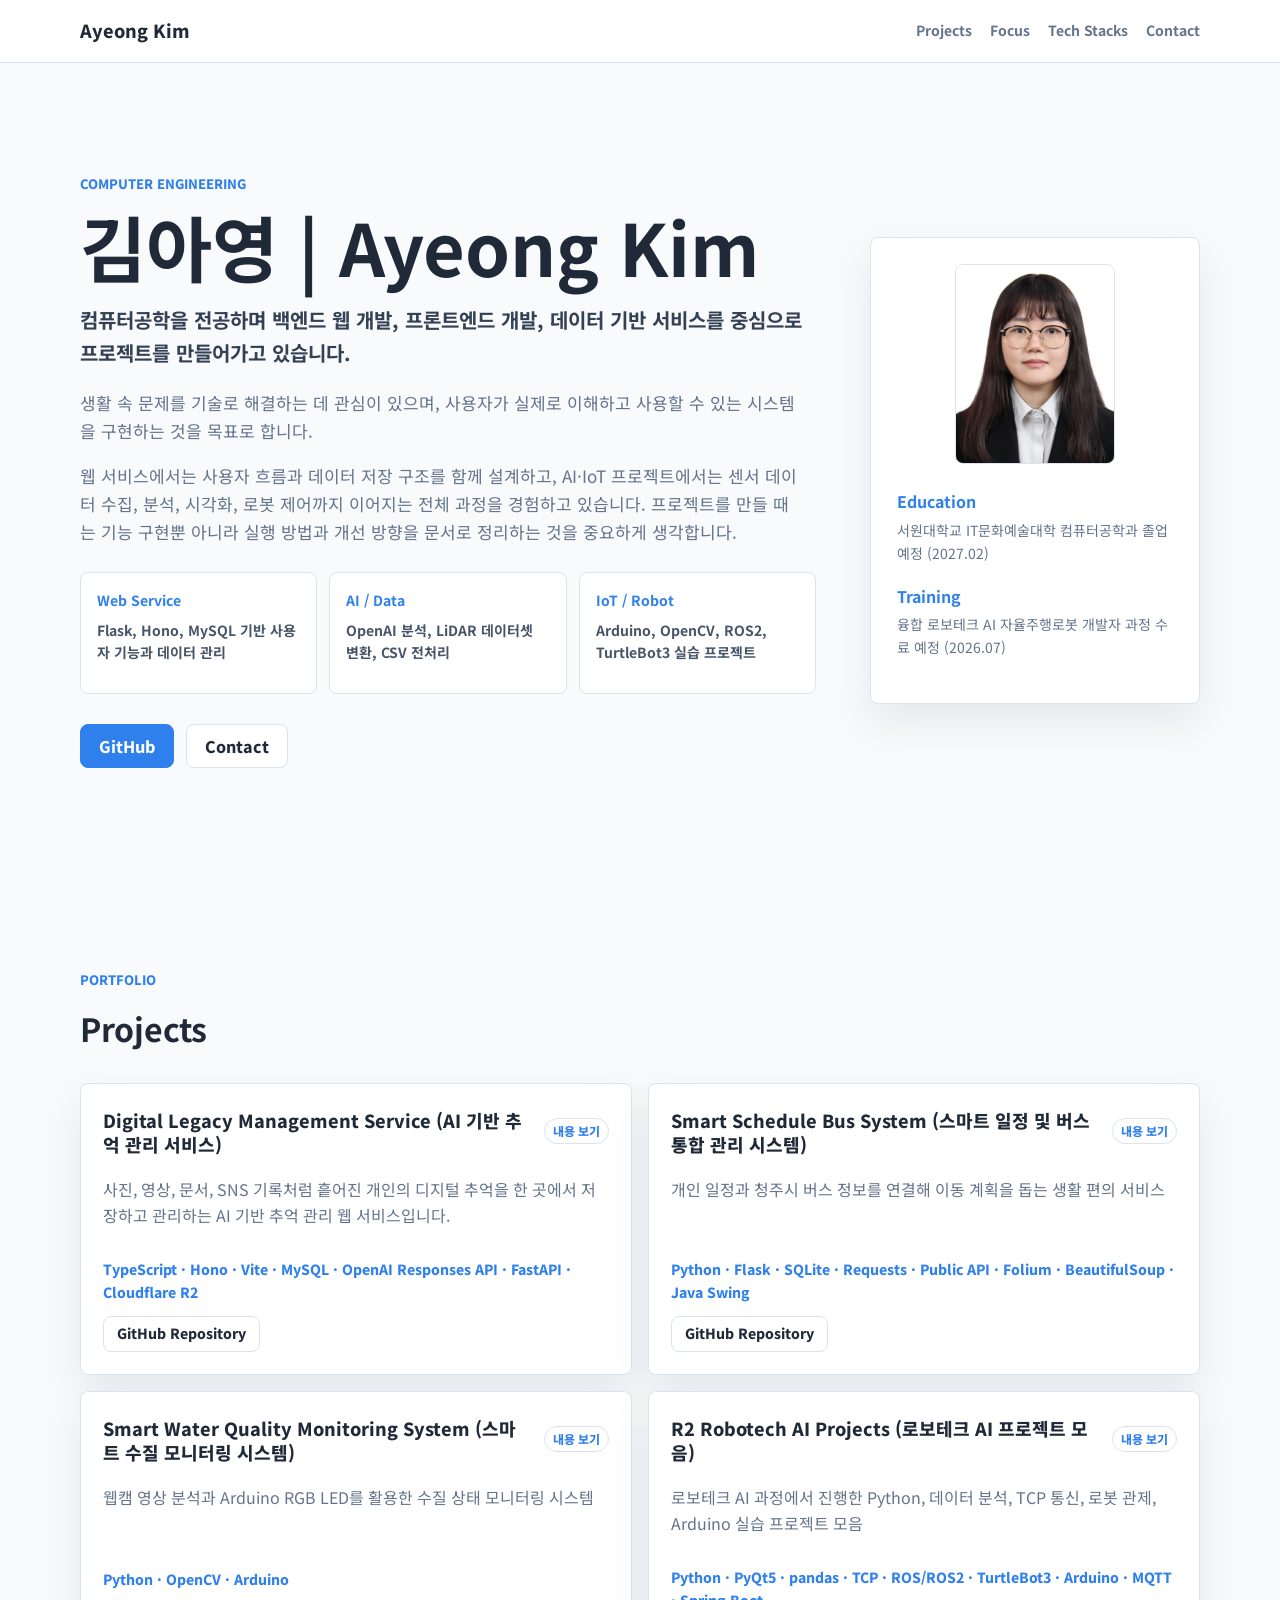
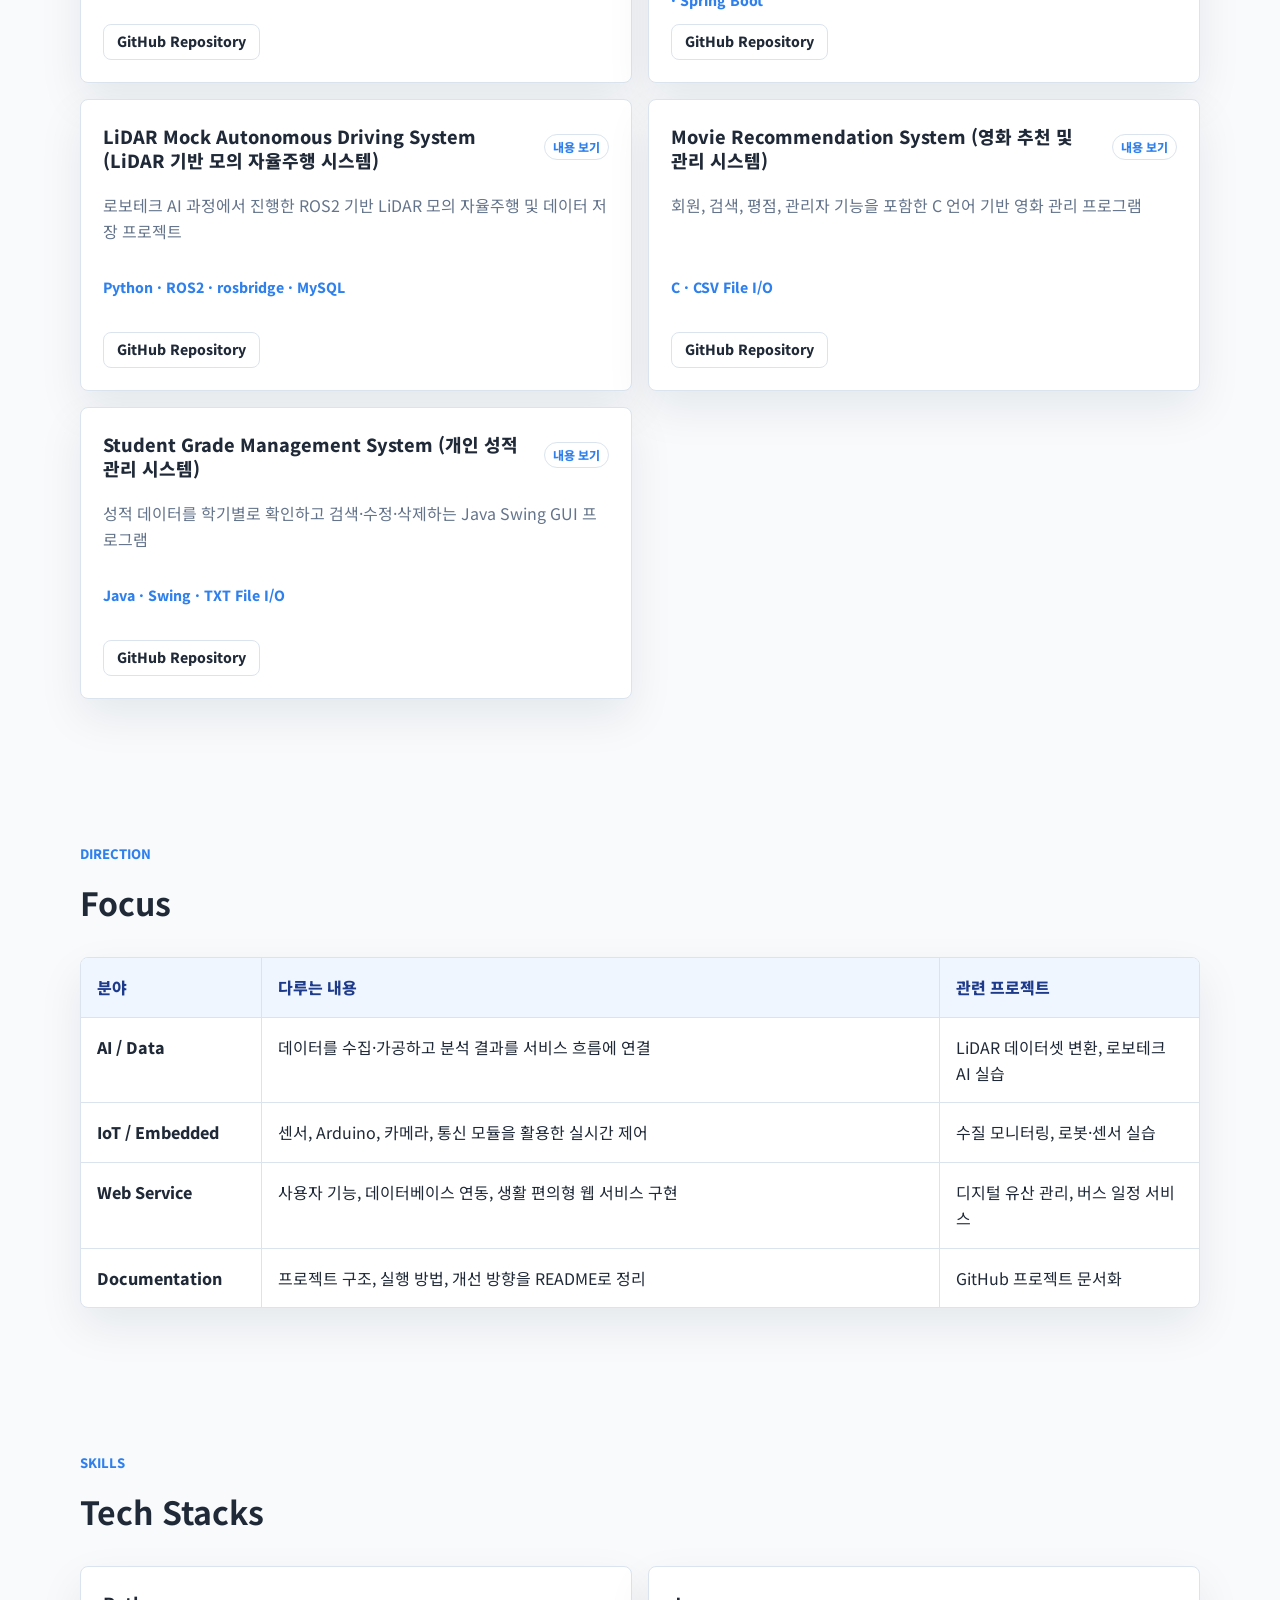
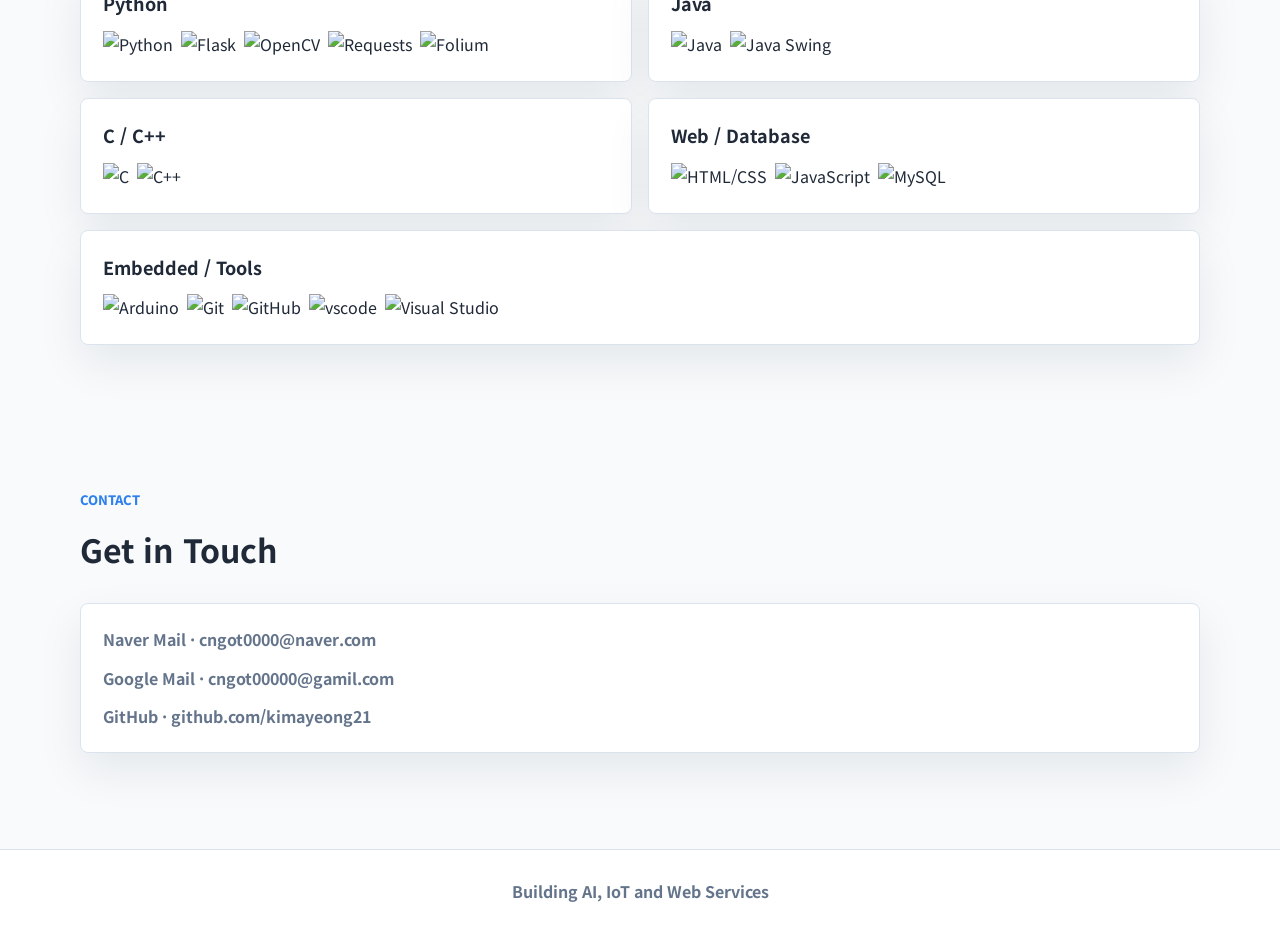
==== index.html @ d584ee6b "feat: show project detail modal" ====
<!doctype html>
<html lang="ko">
  <head>
    <meta charset="utf-8">
    <meta name="viewport" content="width=device-width, initial-scale=1">
    <meta name="description" content="김아영 포트폴리오 - AI, IoT, Web Services">
    <title>Ayeong Kim Portfolio</title>
    <link rel="preconnect" href="https://fonts.googleapis.com">
    <link rel="preconnect" href="https://fonts.gstatic.com" crossorigin>
    <link href="https://fonts.googleapis.com/css2?family=Noto+Sans+KR:wght@400;500;700;800&display=swap" rel="stylesheet">
    <link rel="stylesheet" href="./style.css">
  </head>
  <body>
    <header class="site-header">
      <nav class="nav">
        <a class="brand" href="#top">Ayeong Kim</a>
        <div class="nav-links">
          <a href="#projects">Projects</a>
          <a href="#focus">Focus</a>
          <a href="#tech">Tech Stacks</a>
          <a href="#contact">Contact</a>
        </div>
      </nav>
    </header>

    <main id="top">
      <section class="hero section">
        <div class="hero-copy">
          <p class="eyebrow">Computer Engineering</p>
          <h1>김아영 | Ayeong Kim</h1>
          <p class="lead">
            컴퓨터공학을 전공하며 백엔드 웹 개발, 프론트엔드 개발,
            데이터 기반 서비스를 중심으로 프로젝트를 만들어가고 있습니다.
          </p>
          <p>
            생활 속 문제를 기술로 해결하는 데 관심이 있으며, 사용자가 실제로 이해하고
            사용할 수 있는 시스템을 구현하는 것을 목표로 합니다.
          </p>
          <p>
            웹 서비스에서는 사용자 흐름과 데이터 저장 구조를 함께 설계하고, AI·IoT 프로젝트에서는
            센서 데이터 수집, 분석, 시각화, 로봇 제어까지 이어지는 전체 과정을 경험하고 있습니다.
            프로젝트를 만들 때는 기능 구현뿐 아니라 실행 방법과 개선 방향을 문서로 정리하는 것을 중요하게 생각합니다.
          </p>
          <div class="hero-highlights" aria-label="Portfolio highlights">
            <div>
              <strong>Web Service</strong>
              <span>Flask, Hono, MySQL 기반 사용자 기능과 데이터 관리</span>
            </div>
            <div>
              <strong>AI / Data</strong>
              <span>OpenAI 분석, LiDAR 데이터셋 변환, CSV 전처리</span>
            </div>
            <div>
              <strong>IoT / Robot</strong>
              <span>Arduino, OpenCV, ROS2, TurtleBot3 실습 프로젝트</span>
            </div>
          </div>
          <div class="hero-actions">
            <a class="button primary" href="https://github.com/kimayeong21" target="_blank" rel="noreferrer">GitHub</a>
            <a class="button secondary" href="mailto:cngot0000@naver.com">Contact</a>
          </div>
        </div>
        <aside class="profile-panel" aria-label="Profile summary">
          <img src="./assets/profile.jpg" alt="김아영 프로필 사진">
          <div>
            <strong>Education</strong>
            <p>서원대학교 IT문화예술대학 컴퓨터공학과 졸업예정 (2027.02)</p>
          </div>
          <div>
            <strong>Training</strong>
            <p>융합 로보테크 AI 자율주행로봇 개발자 과정 수료 예정 (2026.07)</p>
          </div>
        </aside>
      </section>

      <section id="projects" class="section">
        <div class="section-heading">
          <p class="eyebrow">Portfolio</p>
          <h2>Projects</h2>
        </div>
        <div class="project-grid">
          <article class="project-card" data-project="digital-legacy">
            <h3><button class="project-title" type="button">Digital Legacy Management Service (AI 기반 추억 관리 서비스)</button></h3>
            <p>사진, 영상, 문서, SNS 기록처럼 흩어진 개인의 디지털 추억을 한 곳에서 저장하고 관리하는 AI 기반 추억 관리 웹 서비스입니다.</p>
            <div class="project-detail">
              <h4>프로젝트 개요</h4>
              <p>디지털 자료가 많아질수록 중요한 추억을 다시 찾기 어려워지는 문제를 해결하기 위해 만든 서비스입니다. 사용자는 개인 계정으로 로그인해 제목, 설명, 내용, 날짜, 카테고리, 중요도, 이미지 또는 미디어 URL을 입력하고, 저장된 기록을 목록·검색·대시보드·타임라인·상세 화면에서 다시 확인할 수 있습니다.</p>
              <h4>주요 구현 내용</h4>
              <ul>
                <li>회원가입, 로그인, 로그아웃, 세션 기반 사용자 인증 흐름을 구성했습니다.</li>
                <li>추억 추가, 조회, 수정, 삭제 기능과 카테고리 필터, 검색, 최근 기록, 타임라인 조회 기능을 구현했습니다.</li>
                <li>AI가 제목, 설명, 이미지 정보를 바탕으로 요약, 감정, 분위기, 장면 유형, 핵심 키워드, 사건 흐름, 추억의 의미를 분석하도록 구성했습니다.</li>
                <li>OpenAI API 호출이 실패해도 서비스가 멈추지 않도록 로컬 fallback 분석 흐름을 두었습니다.</li>
              </ul>
              <h4>데이터와 확장 구조</h4>
              <p>MySQL을 기준으로 `users`, `sessions`, `categories`, `memories`, `connections` 테이블을 구성했고, memories 테이블 안에 AI 요약, 감정, 키워드, 장면, 분위기, 이미지 관찰, 사건 흐름, 분석 신뢰도 컬럼을 저장합니다. Cloudflare R2 기반 이미지·미디어 파일 저장 확장 구조와 FastAPI 기반 Python 분석 API 확장 구조도 함께 고려했습니다.</p>
            </div>
            <span>TypeScript · Hono · Vite · MySQL · OpenAI Responses API · FastAPI · Cloudflare R2</span>
            <a class="project-link" href="https://github.com/kimayeong21/DigitalLegacy_ManagementService" target="_blank" rel="noreferrer">GitHub Repository</a>
          </article>
          <article class="project-card" data-project="smart-bus">
            <h3><button class="project-title" type="button">Smart Schedule Bus System (스마트 일정 및 버스 통합 관리 시스템)</button></h3>
            <p>개인 일정과 청주시 버스 정보를 연결해 이동 계획을 돕는 생활 편의 서비스</p>
            <div class="project-detail">
              <h4>프로젝트 개요</h4>
              <p>일정 관리 앱은 개인 계획만 보여주고, 버스 정보 앱은 교통 정보만 제공한다는 점에서 출발한 프로젝트입니다. 사용자가 자신의 일정을 등록하고 동시에 청주시 버스 번호를 검색해 노선, 정류장, 도착 정보를 확인할 수 있도록 Flask 기반 웹 서비스로 구성했습니다.</p>
              <h4>사용자와 관리자 기능</h4>
              <ul>
                <li>일반 사용자는 회원가입, 로그인, 일정 등록·수정·삭제, 캘린더 화면을 통한 일정 확인을 사용할 수 있습니다.</li>
                <li>버스 메뉴에서는 버스 번호로 노선 ID를 조회하고, 경유 정류장 목록과 정류장별 실시간 도착 예정 정보를 확인할 수 있습니다.</li>
                <li>관리자는 사용자 목록, 사용자별 일정, 전체 일정, 로그인·로그아웃 같은 활동 로그를 확인할 수 있습니다.</li>
                <li>Folium을 이용해 버스 노선 지도 HTML을 생성하는 기능도 포함되어 있습니다.</li>
              </ul>
              <h4>시스템 구성과 특징</h4>
              <p>핵심 구현은 `창업프로젝트/app.py`에 있으며 Flask 라우팅, 세션, 템플릿 렌더링, SQLite 테이블 자동 생성, 공공데이터포털 버스 API 요청 로직이 함께 들어 있습니다. API 응답은 JSON을 우선 사용하고 실패 시 XML 파싱을 시도하도록 구성했습니다. 현재는 API 키 분리, 비밀번호 해시 처리, Java 클라이언트와 Flask 라우트 정합성 개선이 필요한 상태입니다.</p>
            </div>
            <span>Python · Flask · SQLite · Requests · Public API · Folium · BeautifulSoup · Java Swing</span>
            <a class="project-link" href="https://github.com/kimayeong21/smart-schedule-bus-system" target="_blank" rel="noreferrer">GitHub Repository</a>
          </article>
          <article class="project-card" data-project="water-quality">
            <h3><button class="project-title" type="button">Smart Water Quality Monitoring System (스마트 수질 모니터링 시스템)</button></h3>
            <p>웹캠 영상 분석과 Arduino RGB LED를 활용한 수질 상태 모니터링 시스템</p>
            <div class="project-detail">
              <h4>프로젝트 개요</h4>
              <p>실제 수질 센서 없이 웹캠 영상만으로 물의 색상 변화를 감지하는 IoT 기반 교육용 프로토타입입니다. OpenCV로 카메라 프레임을 HSV 색공간으로 변환한 뒤 갈색, 초록색, 파란색 계열의 픽셀 비율을 비교해 오염 의심, 녹조 의심, 정상 상태를 판단합니다.</p>
              <h4>주요 구현 내용</h4>
              <ul>
                <li>웹캠에서 실시간 프레임을 읽고 BGR 이미지를 HSV 색공간으로 변환합니다.</li>
                <li>갈색·초록색·파란색 범위에 대한 마스크를 생성하고 색상별 픽셀 합계를 계산합니다.</li>
                <li>임계값보다 픽셀이 적으면 감지 실패로 처리하고, 가장 많이 감지된 색상을 기준으로 상태를 분류합니다.</li>
                <li>분류 결과를 OpenCV 화면, 콘솔, `water_log.txt`, Arduino RGB LED로 동시에 확인할 수 있게 했습니다.</li>
              </ul>
              <h4>동작 기준과 한계</h4>
              <p>갈색 계열은 오염 의심으로 빨간색 점멸, 초록 계열은 녹조 의심으로 파란색 점멸, 파란 계열은 정상으로 초록색 점등을 수행합니다. 다만 색상 기반 판단이므로 조명, 카메라 성능, 배경색, 물통 재질에 따라 정확도가 달라질 수 있고, 실제 pH나 탁도 같은 화학적 수질 값은 직접 측정하지 않습니다.</p>
            </div>
            <span>Python · OpenCV · Arduino</span>
            <a class="project-link" href="https://github.com/kimayeong21/iot-water-monitoring-system" target="_blank" rel="noreferrer">GitHub Repository</a>
          </article>
          <article class="project-card" data-project="r2-robotech">
            <h3><button class="project-title" type="button">R2 Robotech AI Projects (로보테크 AI 프로젝트 모음)</button></h3>
            <p>로보테크 AI 과정에서 진행한 Python, 데이터 분석, TCP 통신, 로봇 관제, Arduino 실습 프로젝트 모음</p>
            <div class="project-detail">
              <h4>프로젝트 개요</h4>
              <p>융합 로보테크 AI 자율주행로봇 개발자 과정 2기에서 진행한 실습과 팀 프로젝트를 모아둔 저장소입니다. 기초 Python 콘솔 게임부터 데이터 분석, TCP 멀티스레드 통신, TurtleBot3 관제 GUI, Arduino 안전 모듈, ROS2 기반 공기청정 로봇, 군집 협업 피킹·운반 로봇까지 과정 흐름에 따라 프로젝트를 나누어 정리했습니다.</p>
              <h4>포함된 프로젝트</h4>
              <ul>
                <li>탑뷰 미로 탈출 게임: 텍스트 맵, 플레이어 이동, 몬스터 랜덤 이동, 아이템 적용, 스테이지 종료 조건을 구현했습니다.</li>
                <li>지역별 교통사고 분석: CSV 공공데이터를 pandas로 전처리하고 PyQt5 화면에서 조회·수정할 수 있게 구성했습니다.</li>
                <li>TCP 소켓 기반 마피아 게임: 서버/클라이언트 구조, 다중 접속, 역할 배정, 낮/밤 페이즈, 투표와 처형 흐름을 구현했습니다.</li>
                <li>로봇 경로 탐색 관제 GUI: TurtleBot3 제어, Flask REST API, MySQL, PyQt5 관제 화면을 연결했습니다.</li>
                <li>자율주행자동차 보조안전모듈: 초음파, 온습도, 조도, 소음 센서 데이터를 UDP/HTTP로 PC GUI에 전달하고 LCD, LED, 부저로 위험 상황을 표시했습니다.</li>
              </ul>
              <h4>로봇 프로젝트 확장</h4>
              <p>TBPJ는 PMS7003과 ESP01에서 수집한 미세먼지 데이터를 MQTT로 전달하고, ROS2 노드가 오염도를 판단해 TurtleBot3 자율주행과 Spring Boot 웹 대시보드로 연결하는 프로젝트입니다. PACK은 구현 중인 군집 협업 피킹·운반 로봇으로, TurtleBot3 리더 로봇의 로봇팔 자동 피킹, ArUco 마커 인식, OpenCV solvePnP 위치 추정, MQTT·USB Serial 게이트웨이, F1/F2 추종 차량 FSM을 통합하는 방향으로 구성했습니다.</p>
            </div>
            <span>Python · PyQt5 · pandas · TCP · ROS/ROS2 · TurtleBot3 · Arduino · MQTT · Spring Boot</span>
            <a class="project-link" href="https://github.com/kimayeong21/R2-cleaned" target="_blank" rel="noreferrer">GitHub Repository</a>
          </article>
          <article class="project-card" data-project="lidar">
            <h3><button class="project-title" type="button">LiDAR Mock Autonomous Driving System (LiDAR 기반 모의 자율주행 시스템)</button></h3>
            <p>로보테크 AI 과정에서 진행한 ROS2 기반 LiDAR 모의 자율주행 및 데이터 저장 프로젝트</p>
            <div class="project-detail">
              <h4>프로젝트 개요</h4>
              <p>실제 LiDAR 센서가 없는 환경에서도 자율주행 데이터 처리 흐름을 연습할 수 있도록 만든 ROS2 기반 모의 자율주행 프로젝트입니다. ROS2 Publisher가 0도부터 359도까지 360개의 거리 데이터를 생성해 `/scan` 토픽으로 발행하고, Python 구독 프로그램이 이 데이터를 받아 전방, 좌측, 우측의 평균 거리를 비교해 주행 방향을 판단합니다.</p>
              <h4>주요 구현 내용</h4>
              <ul>
                <li>`lidar_publisher.py`는 전방, 좌측, 우측 중 하나에 장애물이 있는 상황을 무작위로 만들고 2초 간격으로 LaserScan 메시지를 발행합니다.</li>
                <li>`subscriber.py`는 rosbridge와 roslibpy를 통해 `/scan` 데이터를 구독하고, 안전 거리 기준에 따라 직진, 좌회전, 우회전을 결정합니다.</li>
                <li>판단 결과는 `geometry_msgs/Twist` 형태로 `/turtle1/cmd_vel`에 발행해 turtlesim 제어 흐름까지 확인할 수 있습니다.</li>
                <li>`subscriber_db.py`는 LiDAR 원본 거리 데이터와 action 결과를 MySQL에 저장하고, `dataset_builder.py`는 JSON 형태의 거리 데이터를 angle_0부터 angle_359까지의 CSV 데이터셋으로 변환합니다.</li>
              </ul>
              <h4>학습 포인트</h4>
              <p>센서 메시지 생성, ROS 토픽 통신, Python 기반 구독, Rule 기반 주행 판단, MySQL 저장, CSV 전처리까지 이어지는 구조를 한 프로젝트 안에서 확인할 수 있습니다. 향후 실제 LiDAR 센서 연동, 장애물 회피 알고리즘 고도화, 학습 기반 모델 적용, 저장 데이터 시각화로 확장할 수 있습니다.</p>
            </div>
            <span>Python · ROS2 · rosbridge · MySQL</span>
            <a class="project-link" href="https://github.com/kimayeong21/lidar_project" target="_blank" rel="noreferrer">GitHub Repository</a>
          </article>
          <article class="project-card" data-project="movie">
            <h3><button class="project-title" type="button">Movie Recommendation System (영화 추천 및 관리 시스템)</button></h3>
            <p>회원, 검색, 평점, 관리자 기능을 포함한 C 언어 기반 영화 관리 프로그램</p>
            <div class="project-detail">
              <h4>프로젝트 개요</h4>
              <p>C 언어로 구현한 콘솔 기반 영화 추천 및 관리 프로그램입니다. 사용자는 회원가입과 로그인을 통해 영화 목록을 확인하고, 영화 상세 정보 조회, 키워드 검색, 평점 등록을 할 수 있습니다. 관리자는 별도의 관리자 계정으로 로그인해 영화 정보를 추가, 수정, 삭제할 수 있습니다.</p>
              <h4>주요 기능</h4>
              <ul>
                <li>사용자 기능으로 회원가입, 로그인, 전체 영화 목록 조회, 영화 상세 정보 확인, 제목 또는 장르 기반 키워드 검색, 영화 평점 등록을 제공합니다.</li>
                <li>관리자 기능으로 영화 추가, 영화 정보 수정, 영화 삭제, 영화 데이터 CSV 저장 기능을 제공합니다.</li>
                <li>`Movie`, `User` 구조체를 사용해 영화와 사용자 정보를 메모리에 저장하고, `movie.csv`, `user.csv`, `review.csv`, `admin_log.csv` 같은 CSV 파일로 데이터를 관리합니다.</li>
                <li>Visual Studio 프로젝트 파일과 콘솔 메뉴 구조를 포함해 C 언어 구조체, 파일 입출력, 문자열 처리, 메뉴 기반 UI를 함께 학습할 수 있습니다.</li>
              </ul>
              <h4>현재 구현 특징</h4>
              <p>영화와 사용자는 고정 크기 배열로 관리되며, 검색은 `strstr()`를 사용한 단순 키워드 포함 검색입니다. 영화 추가, 수정, 삭제 시 `movie.csv`에 즉시 저장되고, 프로그램 종료 시 사용자와 영화 데이터를 다시 저장합니다. 개선 방향으로는 중복 회원가입 방지, 비밀번호 암호화, 공백 포함 문자열 입력 개선, 저장된 리뷰 재로딩, 평균 평점 기반 추천 순위 제공 등이 있습니다.</p>
            </div>
            <span>C · CSV File I/O</span>
            <a class="project-link" href="https://github.com/kimayeong21/movie-system-c" target="_blank" rel="noreferrer">GitHub Repository</a>
          </article>
          <article class="project-card" data-project="grade">
            <h3><button class="project-title" type="button">Student Grade Management System (개인 성적 관리 시스템)</button></h3>
            <p>성적 데이터를 학기별로 확인하고 검색·수정·삭제하는 Java Swing GUI 프로그램</p>
            <div class="project-detail">
              <h4>프로젝트 개요</h4>
              <p>Java Swing으로 구현한 개인 성적 관리 GUI 프로그램입니다. 대학 성적표처럼 과목명, 년도/학기, 이수구분, 등급, 학점을 표 형태로 관리하며, 텍스트 파일에 저장된 성적 데이터를 불러와 학기별로 분류하고 JTable 기반 화면에서 확인할 수 있습니다.</p>
              <h4>주요 기능</h4>
              <ul>
                <li>`JFileChooser`로 성적 텍스트 파일을 선택하고, UTF-8로 읽은 뒤 공백 기준으로 과목 데이터를 파싱합니다.</li>
                <li>`HashMap<String, ArrayList<String[]>>` 구조를 사용해 년도/학기별로 성적을 묶어 관리합니다.</li>
                <li>추가, 수정, 삭제 버튼을 통해 프로그램 메모리 안의 성적 데이터를 관리하고, 검색어가 과목명, 학기, 이수구분, 등급, 학점 중 하나에 포함되면 검색 결과 팝업 테이블에 표시합니다.</li>
                <li>이전/다음 학기 버튼과 학기 선택 콤보박스를 함께 제공해 학기별 성적 탐색이 가능하도록 구성했습니다.</li>
              </ul>
              <h4>구현 특징과 개선 방향</h4>
              <p>핵심 구현은 `UniversityGradeManager.java`에 있으며 Swing `JFrame`, `JTable`, `JButton`, `JComboBox` 등을 활용합니다. 현재 추가, 수정, 삭제 결과를 원본 텍스트 파일에 다시 저장하는 기능은 구현되어 있지 않고, 과목명에 공백이 포함되면 파싱이 깨질 수 있습니다. 향후 표준 Java 프로젝트 구조 정리, Maven/Gradle 빌드 통합, 자동 저장, CSV 지원, 평균 평점 계산, 등급별 색상 표시 기능으로 확장할 수 있습니다.</p>
            </div>
            <span>Java · Swing · TXT File I/O</span>
            <a class="project-link" href="https://github.com/kimayeong21/student-grade-management-system" target="_blank" rel="noreferrer">GitHub Repository</a>
          </article>
        </div>
        <div class="project-viewer" id="project-viewer" role="dialog" aria-modal="true" aria-labelledby="viewer-title" hidden>
          <div class="viewer-shell" role="document">
            <button class="viewer-close" type="button" aria-label="상세 내용 닫기">×</button>
            <p class="eyebrow">Project Detail</p>
            <h3 id="viewer-title"></h3>
            <p class="viewer-summary" id="viewer-summary"></p>
            <div class="viewer-stack" id="viewer-stack"></div>
            <div class="viewer-content" id="viewer-content"></div>
            <div class="viewer-actions">
              <button class="viewer-back" type="button">뒤로 가기</button>
              <button class="viewer-cancel" type="button">취소</button>
              <a class="project-link viewer-link" id="viewer-link" href="#" target="_blank" rel="noreferrer">GitHub Repository</a>
            </div>
          </div>
        </div>
      </section>

      <section id="focus" class="section">
        <div class="section-heading">
          <p class="eyebrow">Direction</p>
          <h2>Focus</h2>
        </div>
        <div class="focus-table">
          <div class="focus-row focus-head">
            <span>분야</span>
            <span>다루는 내용</span>
            <span>관련 프로젝트</span>
          </div>
          <div class="focus-row">
            <span>AI / Data</span>
            <span>데이터를 수집·가공하고 분석 결과를 서비스 흐름에 연결</span>
            <span>LiDAR 데이터셋 변환, 로보테크 AI 실습</span>
          </div>
          <div class="focus-row">
            <span>IoT / Embedded</span>
            <span>센서, Arduino, 카메라, 통신 모듈을 활용한 실시간 제어</span>
            <span>수질 모니터링, 로봇·센서 실습</span>
          </div>
          <div class="focus-row">
            <span>Web Service</span>
            <span>사용자 기능, 데이터베이스 연동, 생활 편의형 웹 서비스 구현</span>
            <span>디지털 유산 관리, 버스 일정 서비스</span>
          </div>
          <div class="focus-row">
            <span>Documentation</span>
            <span>프로젝트 구조, 실행 방법, 개선 방향을 README로 정리</span>
            <span>GitHub 프로젝트 문서화</span>
          </div>
        </div>
      </section>

      <section id="tech" class="section">
        <div class="section-heading">
          <p class="eyebrow">Skills</p>
          <h2>Tech Stacks</h2>
        </div>
        <div class="stack-grid">
          <div class="stack-box">
            <h3>Python</h3>
            <div class="badges">
              <img src="https://img.shields.io/badge/Python-3776AB?style=for-the-badge&logo=python&logoColor=white" alt="Python">
              <img src="https://img.shields.io/badge/Flask-000000?style=for-the-badge&logo=flask&logoColor=white" alt="Flask">
              <img src="https://img.shields.io/badge/OpenCV-5C3EE8?style=for-the-badge&logo=opencv&logoColor=white" alt="OpenCV">
              <img src="https://img.shields.io/badge/Requests-2F80ED?style=for-the-badge" alt="Requests">
              <img src="https://img.shields.io/badge/Folium-77B829?style=for-the-badge" alt="Folium">
            </div>
          </div>
          <div class="stack-box">
            <h3>Java</h3>
            <div class="badges">
              <img src="https://img.shields.io/badge/Java-007396?style=for-the-badge&logo=openjdk&logoColor=white" alt="Java">
              <img src="https://img.shields.io/badge/Java%20Swing-007396?style=for-the-badge&logo=openjdk&logoColor=white" alt="Java Swing">
            </div>
          </div>
          <div class="stack-box">
            <h3>C / C++</h3>
            <div class="badges">
              <img src="https://img.shields.io/badge/C-00599C?style=for-the-badge&logo=c&logoColor=white" alt="C">
              <img src="https://img.shields.io/badge/C++-00599C?style=for-the-badge&logo=cplusplus&logoColor=white" alt="C++">
            </div>
          </div>
          <div class="stack-box">
            <h3>Web / Database</h3>
            <div class="badges">
              <img src="https://img.shields.io/badge/HTML%2FCSS-E34F26?style=for-the-badge&logo=html5&logoColor=white" alt="HTML/CSS">
              <img src="https://img.shields.io/badge/JavaScript-F7DF1E?style=for-the-badge&logo=javascript&logoColor=black" alt="JavaScript">
              <img src="https://img.shields.io/badge/MySQL-4479A1?style=for-the-badge&logo=mysql&logoColor=white" alt="MySQL">
            </div>
          </div>
          <div class="stack-box wide">
            <h3>Embedded / Tools</h3>
            <div class="badges">
              <img src="https://img.shields.io/badge/Arduino-00979D?style=for-the-badge&logo=arduino&logoColor=white" alt="Arduino">
              <img src="https://img.shields.io/badge/Git-F05032?style=for-the-badge&logo=git&logoColor=white" alt="Git">
              <img src="https://img.shields.io/badge/GitHub-181717?style=for-the-badge&logo=github&logoColor=white" alt="GitHub">
              <img src="https://img.shields.io/badge/vscode-007ACC?style=for-the-badge&logo=visualstudiocode&logoColor=white" alt="vscode">
              <img src="https://img.shields.io/badge/Visual%20Studio-5C2D91?style=for-the-badge&logo=visualstudio&logoColor=white" alt="Visual Studio">
            </div>
          </div>
        </div>
      </section>

      <section id="contact" class="section contact-section">
        <div class="section-heading">
          <p class="eyebrow">Contact</p>
          <h2>Get in Touch</h2>
        </div>
        <div class="contact-list">
          <a href="mailto:cngot0000@naver.com">Naver Mail · cngot0000@naver.com</a>
          <a href="mailto:cngot00000@gamil.com">Google Mail · cngot00000@gamil.com</a>
          <a href="https://github.com/kimayeong21" target="_blank" rel="noreferrer">GitHub · github.com/kimayeong21</a>
        </div>
      </section>
    </main>

    <footer class="footer">
      <span>Building AI, IoT and Web Services</span>
    </footer>
    <script src="./script.js"></script>
  </body>
</html>
---- style.css ----
:root {
  --bg: #f8fafc;
  --surface: #ffffff;
  --text: #1f2937;
  --muted: #64748b;
  --line: #dbe4ee;
  --blue: #2f80ed;
  --teal: #00979d;
  --green: #77b829;
  --violet: #5c2d91;
  --shadow: 0 18px 45px rgba(15, 23, 42, 0.08);
}

* {
  box-sizing: border-box;
}

html {
  scroll-behavior: smooth;
}

body {
  margin: 0;
  background: var(--bg);
  color: var(--text);
  font-family: "Noto Sans KR", system-ui, -apple-system, BlinkMacSystemFont, "Segoe UI", sans-serif;
  line-height: 1.65;
}

a {
  color: inherit;
  text-decoration: none;
}

.site-header {
  position: sticky;
  top: 0;
  z-index: 10;
  border-bottom: 1px solid var(--line);
  background: rgba(255, 255, 255, 0.92);
  backdrop-filter: blur(12px);
}

.nav {
  display: flex;
  align-items: center;
  justify-content: space-between;
  width: min(1120px, calc(100% - 40px));
  margin: 0 auto;
  padding: 16px 0;
}

.brand {
  font-size: 18px;
  font-weight: 800;
}

.nav-links {
  display: flex;
  gap: 18px;
  color: var(--muted);
  font-size: 14px;
  font-weight: 700;
}

.nav-links a:hover,
.project-link:hover,
.contact-list a:hover {
  color: var(--blue);
}

.section {
  width: min(1120px, calc(100% - 40px));
  margin: 0 auto;
  padding: 72px 0;
}

.hero {
  display: grid;
  grid-template-columns: minmax(0, 1fr) 330px;
  align-items: center;
  gap: 54px;
  min-height: calc(100vh - 66px);
  padding-top: 54px;
}

.eyebrow {
  margin: 0 0 12px;
  color: var(--blue);
  font-size: 13px;
  font-weight: 800;
  letter-spacing: 0;
  text-transform: uppercase;
}

h1,
h2,
h3,
p {
  margin-top: 0;
}

h1 {
  margin-bottom: 18px;
  font-size: clamp(38px, 7vw, 72px);
  line-height: 1.08;
  letter-spacing: 0;
}

h2 {
  margin-bottom: 0;
  font-size: 32px;
  letter-spacing: 0;
}

h3 {
  margin-bottom: 12px;
  font-size: 18px;
}

.project-card h3 {
  min-height: 56px;
  padding-right: 86px;
  margin-bottom: 14px;
}

.lead {
  max-width: 760px;
  color: #334155;
  font-size: 20px;
  font-weight: 700;
}

.hero-copy > p:not(.eyebrow):not(.lead) {
  max-width: 720px;
  color: var(--muted);
  font-size: 17px;
}

.hero-highlights {
  display: grid;
  grid-template-columns: repeat(3, minmax(0, 1fr));
  gap: 12px;
  max-width: 820px;
  margin-top: 26px;
}

.hero-highlights div {
  min-height: 122px;
  padding: 16px;
  border: 1px solid var(--line);
  border-radius: 8px;
  background: #fff;
}

.hero-highlights strong {
  display: block;
  margin-bottom: 8px;
  color: var(--blue);
  font-size: 14px;
}

.hero-highlights span {
  display: block;
  color: #475569;
  font-size: 14px;
  font-weight: 700;
  line-height: 1.55;
}

.hero-actions {
  display: flex;
  flex-wrap: wrap;
  gap: 12px;
  margin-top: 30px;
}

.button {
  display: inline-flex;
  align-items: center;
  justify-content: center;
  min-height: 44px;
  padding: 0 18px;
  border: 1px solid var(--line);
  border-radius: 8px;
  font-weight: 800;
}

.button.primary {
  border-color: var(--blue);
  background: var(--blue);
  color: #fff;
}

.button.secondary {
  background: #fff;
}

.profile-panel,
.project-card,
.stack-box,
.contact-list,
.focus-table {
  border: 1px solid var(--line);
  border-radius: 8px;
  background: var(--surface);
  box-shadow: var(--shadow);
}

.profile-panel {
  padding: 26px;
}

.profile-panel img {
  display: block;
  width: 160px;
  height: 200px;
  margin: 0 auto 24px;
  object-fit: cover;
  border: 1px solid var(--line);
  border-radius: 8px;
}

.profile-panel strong {
  display: block;
  margin-bottom: 4px;
  color: var(--blue);
}

.profile-panel p {
  margin-bottom: 18px;
  color: var(--muted);
  font-size: 14px;
}

.section-heading {
  margin-bottom: 28px;
}

.project-grid {
  display: grid;
  grid-template-columns: repeat(2, minmax(0, 1fr));
  grid-auto-rows: minmax(292px, auto);
  align-items: stretch;
  gap: 16px;
}

.project-card {
  position: relative;
  padding: 22px;
  display: flex;
  flex-direction: column;
  min-height: 292px;
}

.project-card p {
  min-height: 58px;
  margin-bottom: 14px;
  color: var(--muted);
}

.project-title {
  display: inline-flex;
  align-items: center;
  width: 100%;
  padding: 0;
  border: 0;
  background: transparent;
  color: var(--text);
  cursor: pointer;
  font-family: inherit;
  font-size: 18px;
  font-weight: 800;
  line-height: 1.35;
  text-align: left;
}

.project-title:hover {
  color: var(--blue);
}

.project-title::after {
  content: "내용 보기";
  position: absolute;
  top: 34px;
  right: 22px;
  padding: 4px 8px;
  border: 1px solid var(--line);
  border-radius: 999px;
  color: var(--blue);
  font-size: 12px;
  font-weight: 800;
}

.project-detail {
  display: none;
}

.project-card span {
  display: inline-block;
  margin-top: auto;
  min-height: 44px;
  margin-bottom: 12px;
  color: var(--blue);
  font-size: 14px;
  font-weight: 800;
}

.project-link {
  display: inline-flex;
  align-items: center;
  justify-content: center;
  align-self: flex-start;
  min-height: 36px;
  padding: 0 13px;
  border: 1px solid var(--line);
  border-radius: 8px;
  background: #fff;
  color: var(--text);
  font-size: 14px;
  font-weight: 800;
}

.project-link:hover {
  border-color: var(--blue);
  background: #eff6ff;
}

.project-viewer {
  position: fixed;
  inset: 0;
  z-index: 30;
  display: grid;
  place-items: center;
  padding: 28px;
  background: rgba(15, 23, 42, 0.48);
}

.project-viewer[hidden] {
  display: none;
}

.viewer-shell {
  position: relative;
  display: grid;
  gap: 16px;
  width: min(920px, 100%);
  max-height: min(820px, calc(100vh - 56px));
  overflow-y: auto;
  padding: 28px;
  border: 1px solid var(--line);
  border-radius: 8px;
  background: #fff;
  box-shadow: var(--shadow);
}

.viewer-close {
  position: absolute;
  top: 18px;
  right: 18px;
  width: 34px;
  height: 34px;
  border: 1px solid var(--line);
  border-radius: 50%;
  background: #fff;
  color: var(--text);
  cursor: pointer;
  font-size: 22px;
  font-weight: 800;
  line-height: 1;
}

.viewer-close:hover {
  border-color: var(--blue);
  color: var(--blue);
}

.viewer-shell h3 {
  max-width: calc(100% - 54px);
  margin: 0;
  color: var(--text);
  font-size: 24px;
  line-height: 1.35;
}

.viewer-summary {
  max-width: 920px;
  margin: 0;
  color: #334155;
  font-size: 18px;
  font-weight: 700;
}

.viewer-stack {
  color: var(--blue);
  font-size: 15px;
  font-weight: 800;
}

.viewer-content {
  display: grid;
  gap: 14px;
}

.viewer-content h4 {
  margin: 6px 0 0;
  color: var(--text);
  font-size: 18px;
}

.viewer-content p {
  margin: 0;
  color: #475569;
  font-size: 16px;
}

.viewer-content ul {
  display: grid;
  gap: 8px;
  margin: 0;
  padding-left: 22px;
  color: #475569;
}

.viewer-content li::marker {
  color: var(--blue);
}

.viewer-link {
  margin-top: 0;
}

.viewer-actions {
  display: flex;
  flex-wrap: wrap;
  gap: 10px;
  align-items: center;
  margin-top: 6px;
}

.viewer-back,
.viewer-cancel {
  display: inline-flex;
  align-items: center;
  justify-content: center;
  min-height: 36px;
  padding: 0 14px;
  border: 1px solid var(--line);
  border-radius: 8px;
  background: #fff;
  color: var(--text);
  cursor: pointer;
  font-family: inherit;
  font-size: 14px;
  font-weight: 800;
}

.viewer-back {
  background: var(--blue);
  border-color: var(--blue);
  color: #fff;
}

.viewer-back:hover,
.viewer-cancel:hover {
  border-color: var(--blue);
}

.viewer-cancel:hover {
  background: #eff6ff;
  color: var(--blue);
}

body.viewer-open {
  overflow: hidden;
}

.focus-table {
  overflow: hidden;
}

.focus-row {
  display: grid;
  grid-template-columns: 180px 1fr 260px;
  border-top: 1px solid var(--line);
}

.focus-row:first-child {
  border-top: 0;
}

.focus-row span {
  padding: 16px;
  border-left: 1px solid var(--line);
}

.focus-row span:first-child {
  border-left: 0;
  font-weight: 800;
}

.focus-head {
  background: #eff6ff;
  color: #1e3a8a;
  font-weight: 800;
}

.stack-grid {
  display: grid;
  grid-template-columns: repeat(2, minmax(0, 1fr));
  gap: 16px;
}

.stack-box {
  padding: 22px;
}

.stack-box.wide {
  grid-column: 1 / -1;
}

.badges {
  display: flex;
  flex-wrap: wrap;
  gap: 8px;
}

.badges img {
  max-width: 100%;
  height: 28px;
}

.contact-section {
  padding-bottom: 96px;
}

.contact-list {
  display: grid;
  gap: 12px;
  padding: 22px;
}

.contact-list a {
  display: block;
  color: var(--muted);
  font-weight: 700;
}

.footer {
  border-top: 1px solid var(--line);
  padding: 28px 20px;
  background: #fff;
  color: var(--muted);
  text-align: center;
  font-weight: 700;
}

@media (max-width: 820px) {
  .nav {
    align-items: flex-start;
    flex-direction: column;
    gap: 10px;
  }

  .nav-links {
    flex-wrap: wrap;
    gap: 10px 14px;
  }

  .hero,
  .project-grid,
  .stack-grid,
  .hero-highlights {
    grid-template-columns: 1fr;
  }

  .hero {
    min-height: auto;
  }

  .focus-row {
    grid-template-columns: 1fr;
  }

  .focus-row span {
    border-left: 0;
    border-top: 1px solid var(--line);
  }

  .focus-row span:first-child {
    border-top: 0;
  }
}

@media (max-width: 520px) {
  .section,
  .nav {
    width: min(100% - 28px, 1120px);
  }

  .section {
    padding: 52px 0;
  }

  h1 {
    font-size: 38px;
  }

  h2 {
    font-size: 26px;
  }

  .lead {
    font-size: 18px;
  }
}
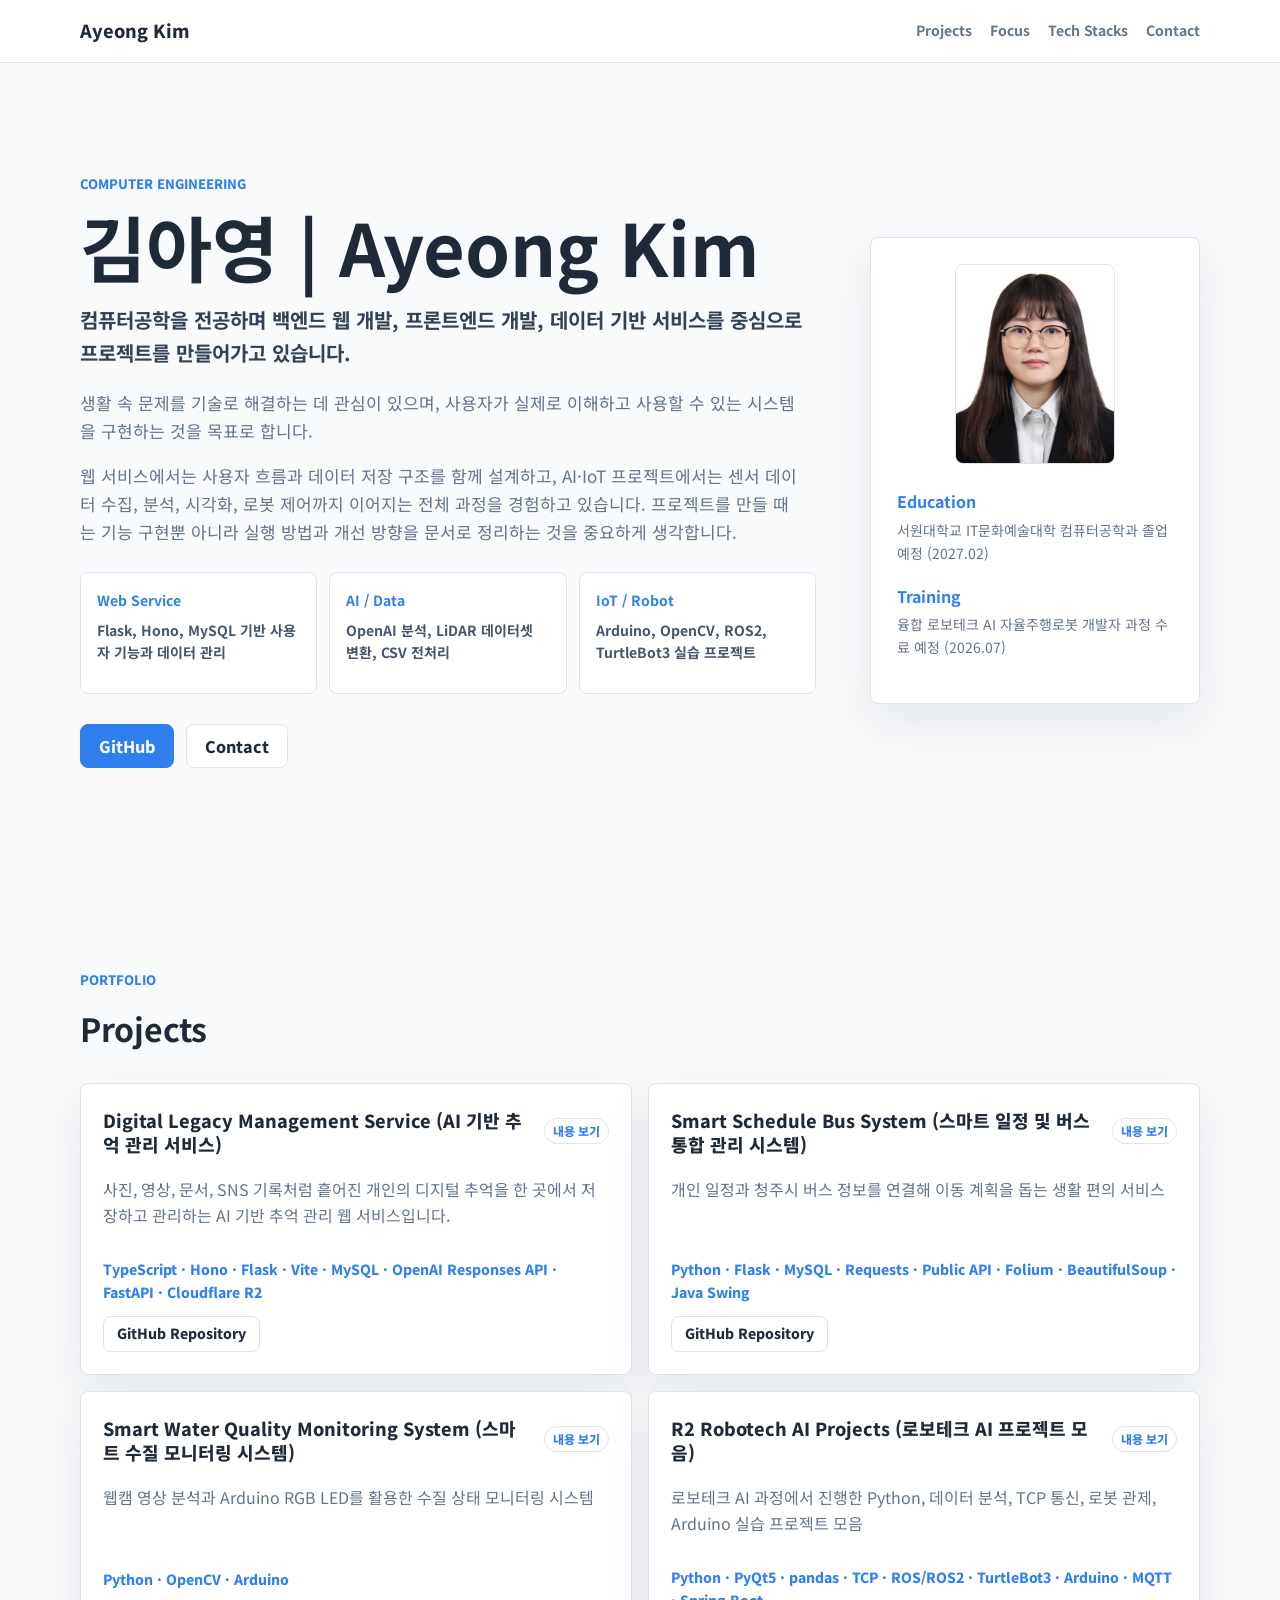
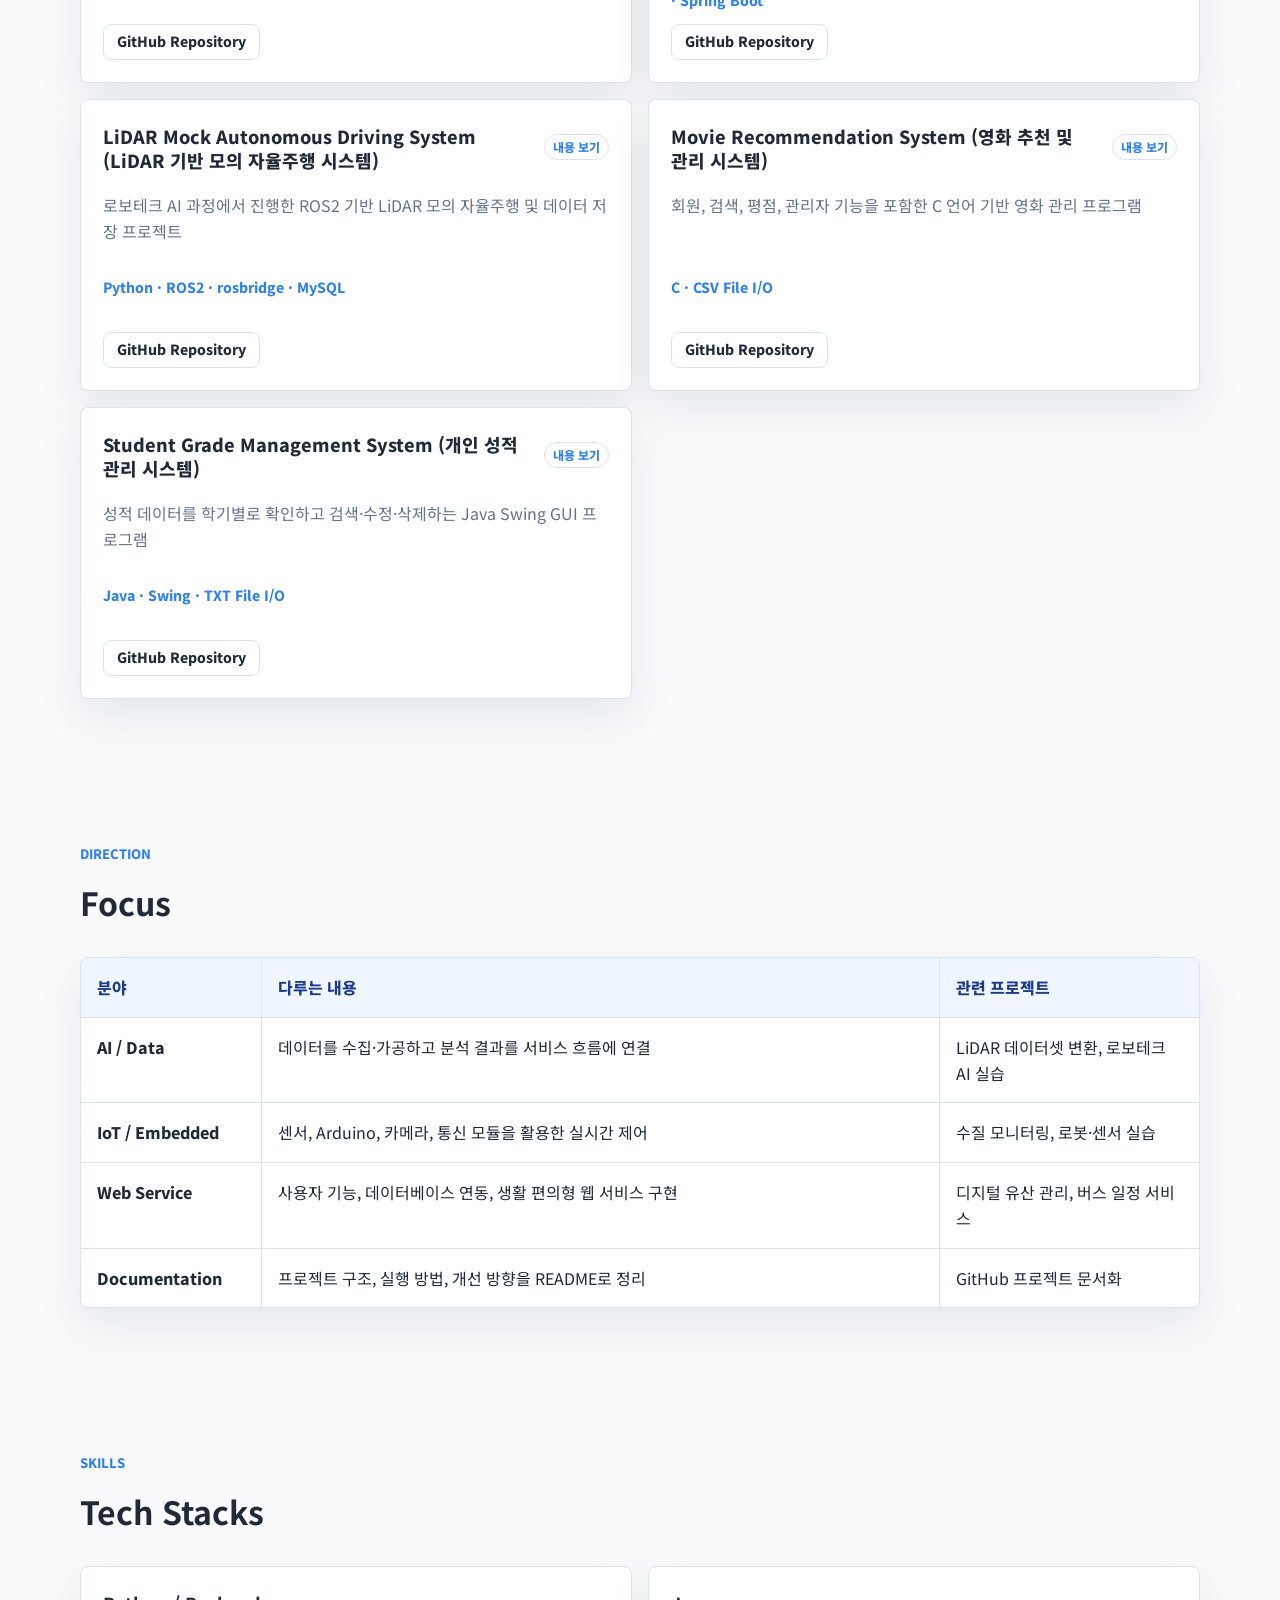
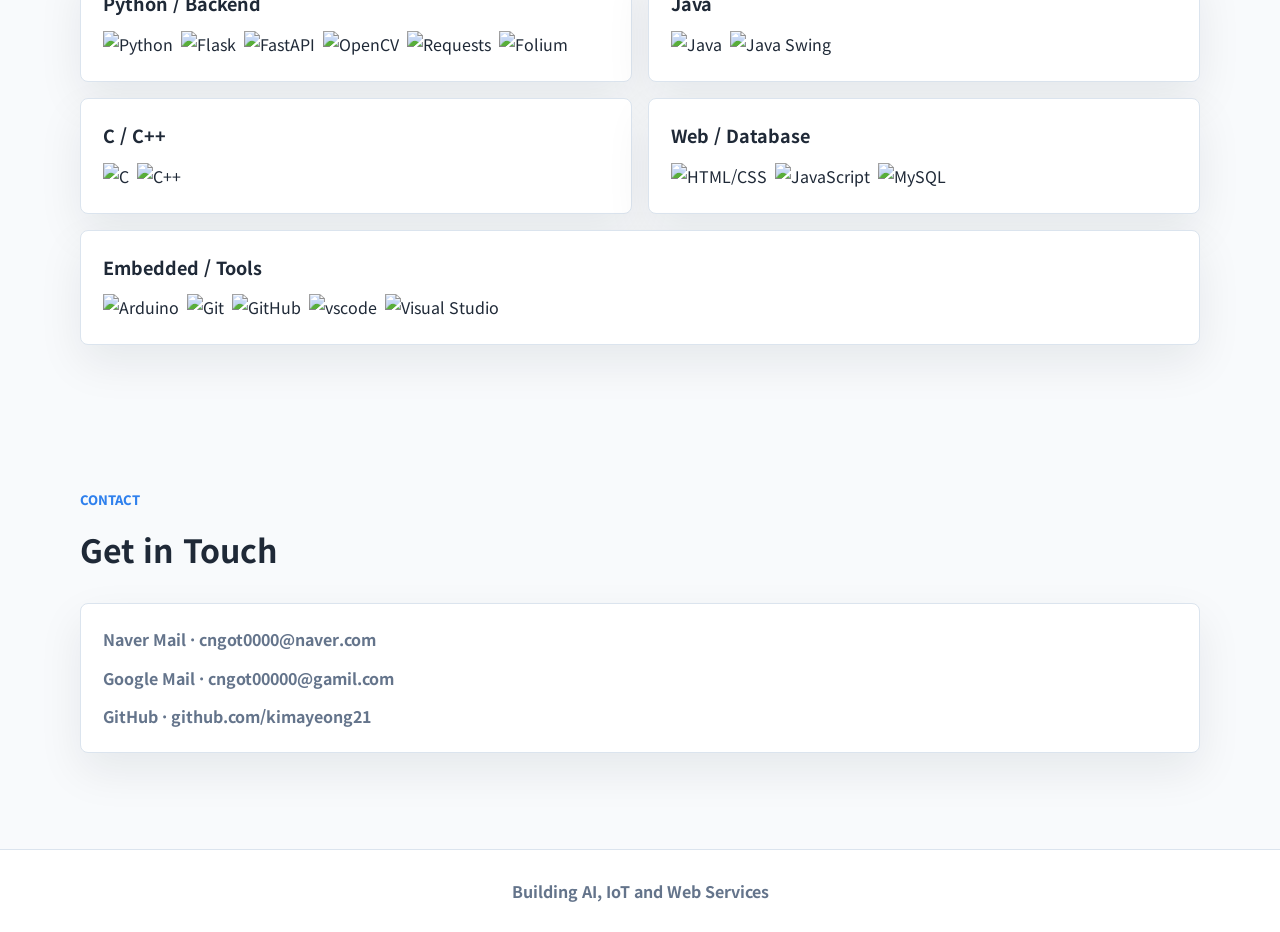
==== commit 09d14b69: "docs: clarify backend stack on pages" ====
--- a/index.html
+++ b/index.html
@@ -95,7 +95,7 @@
               <h4>데이터와 확장 구조</h4>
               <p>MySQL을 기준으로 `users`, `sessions`, `categories`, `memories`, `connections` 테이블을 구성했고, memories 테이블 안에 AI 요약, 감정, 키워드, 장면, 분위기, 이미지 관찰, 사건 흐름, 분석 신뢰도 컬럼을 저장합니다. Cloudflare R2 기반 이미지·미디어 파일 저장 확장 구조와 FastAPI 기반 Python 분석 API 확장 구조도 함께 고려했습니다.</p>
             </div>
-            <span>TypeScript · Hono · Vite · MySQL · OpenAI Responses API · FastAPI · Cloudflare R2</span>
+            <span>TypeScript · Hono · Flask · Vite · MySQL · OpenAI Responses API · FastAPI · Cloudflare R2</span>
             <a class="project-link" href="https://github.com/kimayeong21/DigitalLegacy_ManagementService" target="_blank" rel="noreferrer">GitHub Repository</a>
           </article>
           <article class="project-card" data-project="smart-bus">
@@ -112,9 +112,9 @@
                 <li>Folium을 이용해 버스 노선 지도 HTML을 생성하는 기능도 포함되어 있습니다.</li>
               </ul>
               <h4>시스템 구성과 특징</h4>
-              <p>핵심 구현은 `창업프로젝트/app.py`에 있으며 Flask 라우팅, 세션, 템플릿 렌더링, SQLite 테이블 자동 생성, 공공데이터포털 버스 API 요청 로직이 함께 들어 있습니다. API 응답은 JSON을 우선 사용하고 실패 시 XML 파싱을 시도하도록 구성했습니다. 현재는 API 키 분리, 비밀번호 해시 처리, Java 클라이언트와 Flask 라우트 정합성 개선이 필요한 상태입니다.</p>
-            </div>
-            <span>Python · Flask · SQLite · Requests · Public API · Folium · BeautifulSoup · Java Swing</span>
+              <p>핵심 구현은 `창업프로젝트/app.py`에 있으며 Flask 라우팅, 세션, 템플릿 렌더링, MySQL 데이터 관리, 공공데이터포털 버스 API 요청 로직이 함께 들어 있습니다. API 응답은 JSON을 우선 사용하고 실패 시 XML 파싱을 시도하도록 구성했습니다. 현재는 API 키 분리, 비밀번호 해시 처리, Java 클라이언트와 Flask 라우트 정합성 개선이 필요한 상태입니다.</p>
+            </div>
+            <span>Python · Flask · MySQL · Requests · Public API · Folium · BeautifulSoup · Java Swing</span>
             <a class="project-link" href="https://github.com/kimayeong21/smart-schedule-bus-system" target="_blank" rel="noreferrer">GitHub Repository</a>
           </article>
           <article class="project-card" data-project="water-quality">
@@ -272,10 +272,11 @@
         </div>
         <div class="stack-grid">
           <div class="stack-box">
-            <h3>Python</h3>
+            <h3>Python / Backend</h3>
             <div class="badges">
               <img src="https://img.shields.io/badge/Python-3776AB?style=for-the-badge&logo=python&logoColor=white" alt="Python">
               <img src="https://img.shields.io/badge/Flask-000000?style=for-the-badge&logo=flask&logoColor=white" alt="Flask">
+              <img src="https://img.shields.io/badge/FastAPI-009688?style=for-the-badge&logo=fastapi&logoColor=white" alt="FastAPI">
               <img src="https://img.shields.io/badge/OpenCV-5C3EE8?style=for-the-badge&logo=opencv&logoColor=white" alt="OpenCV">
               <img src="https://img.shields.io/badge/Requests-2F80ED?style=for-the-badge" alt="Requests">
               <img src="https://img.shields.io/badge/Folium-77B829?style=for-the-badge" alt="Folium">
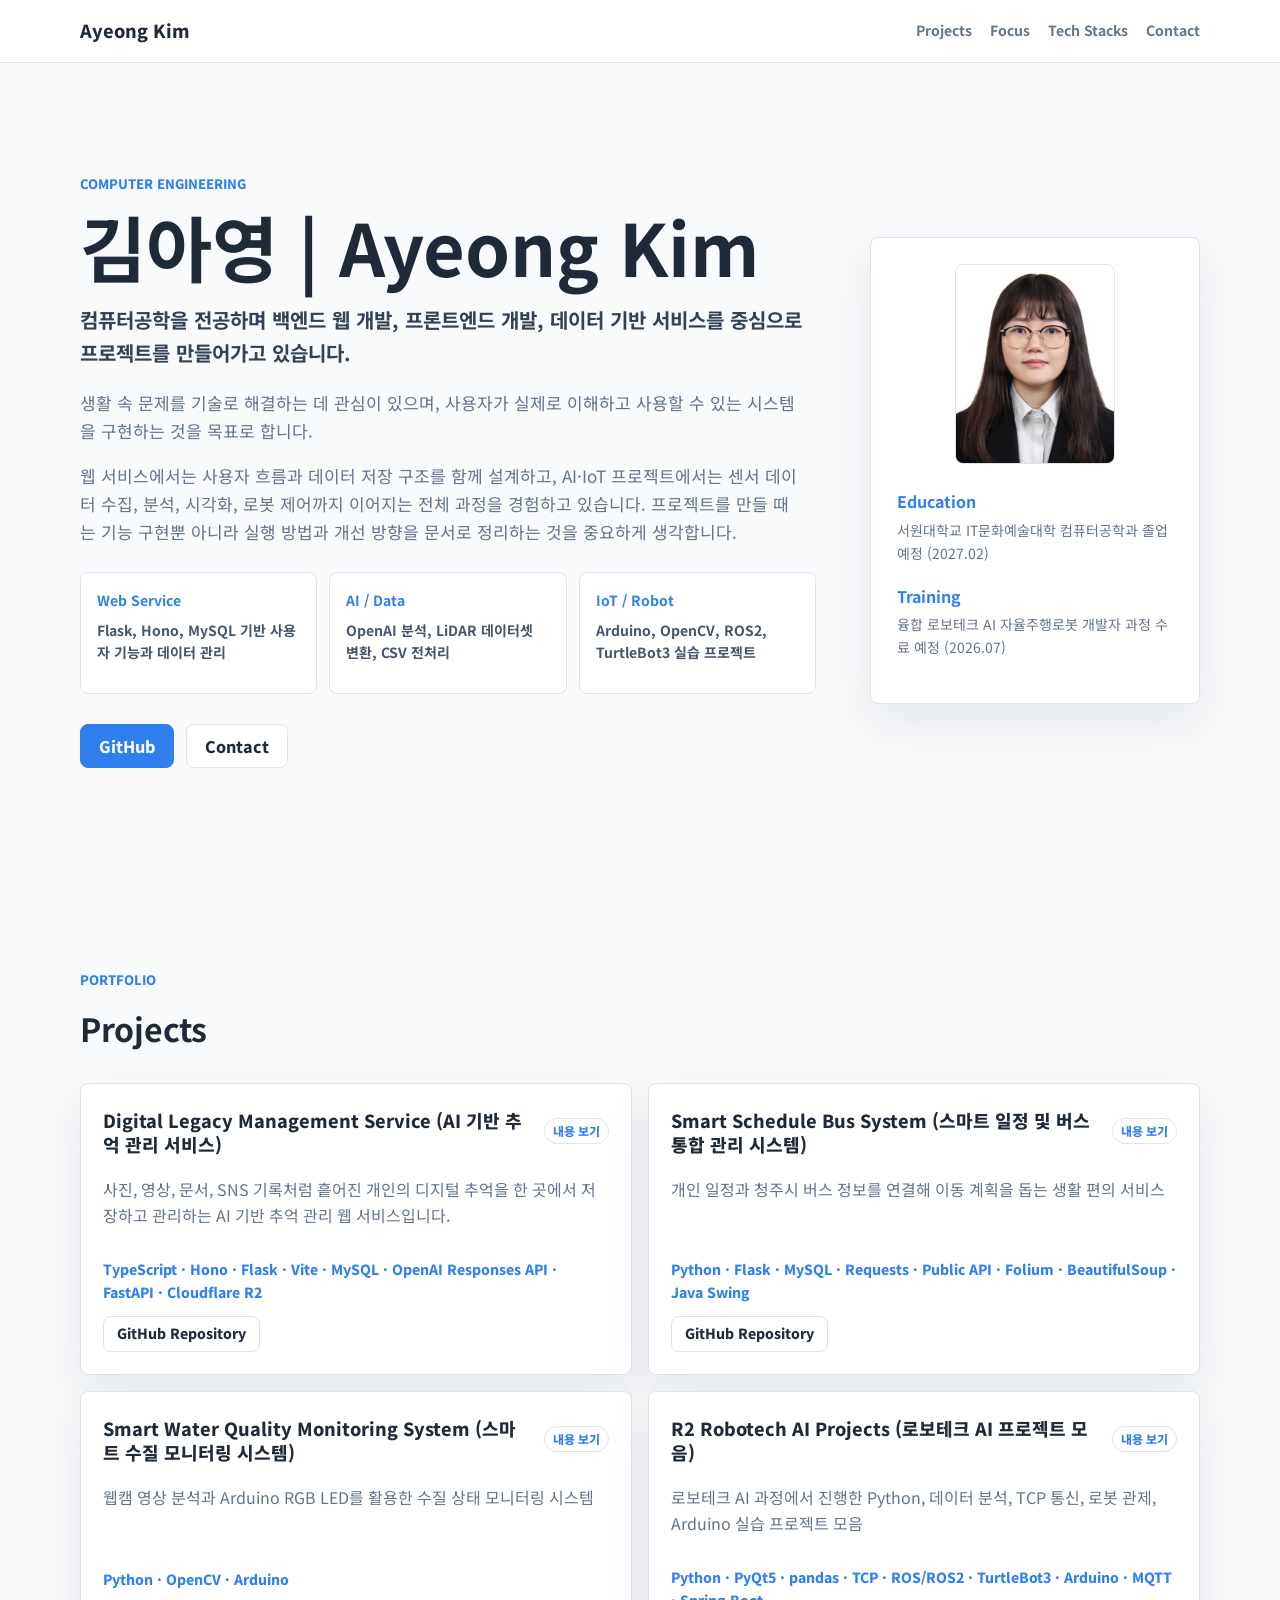
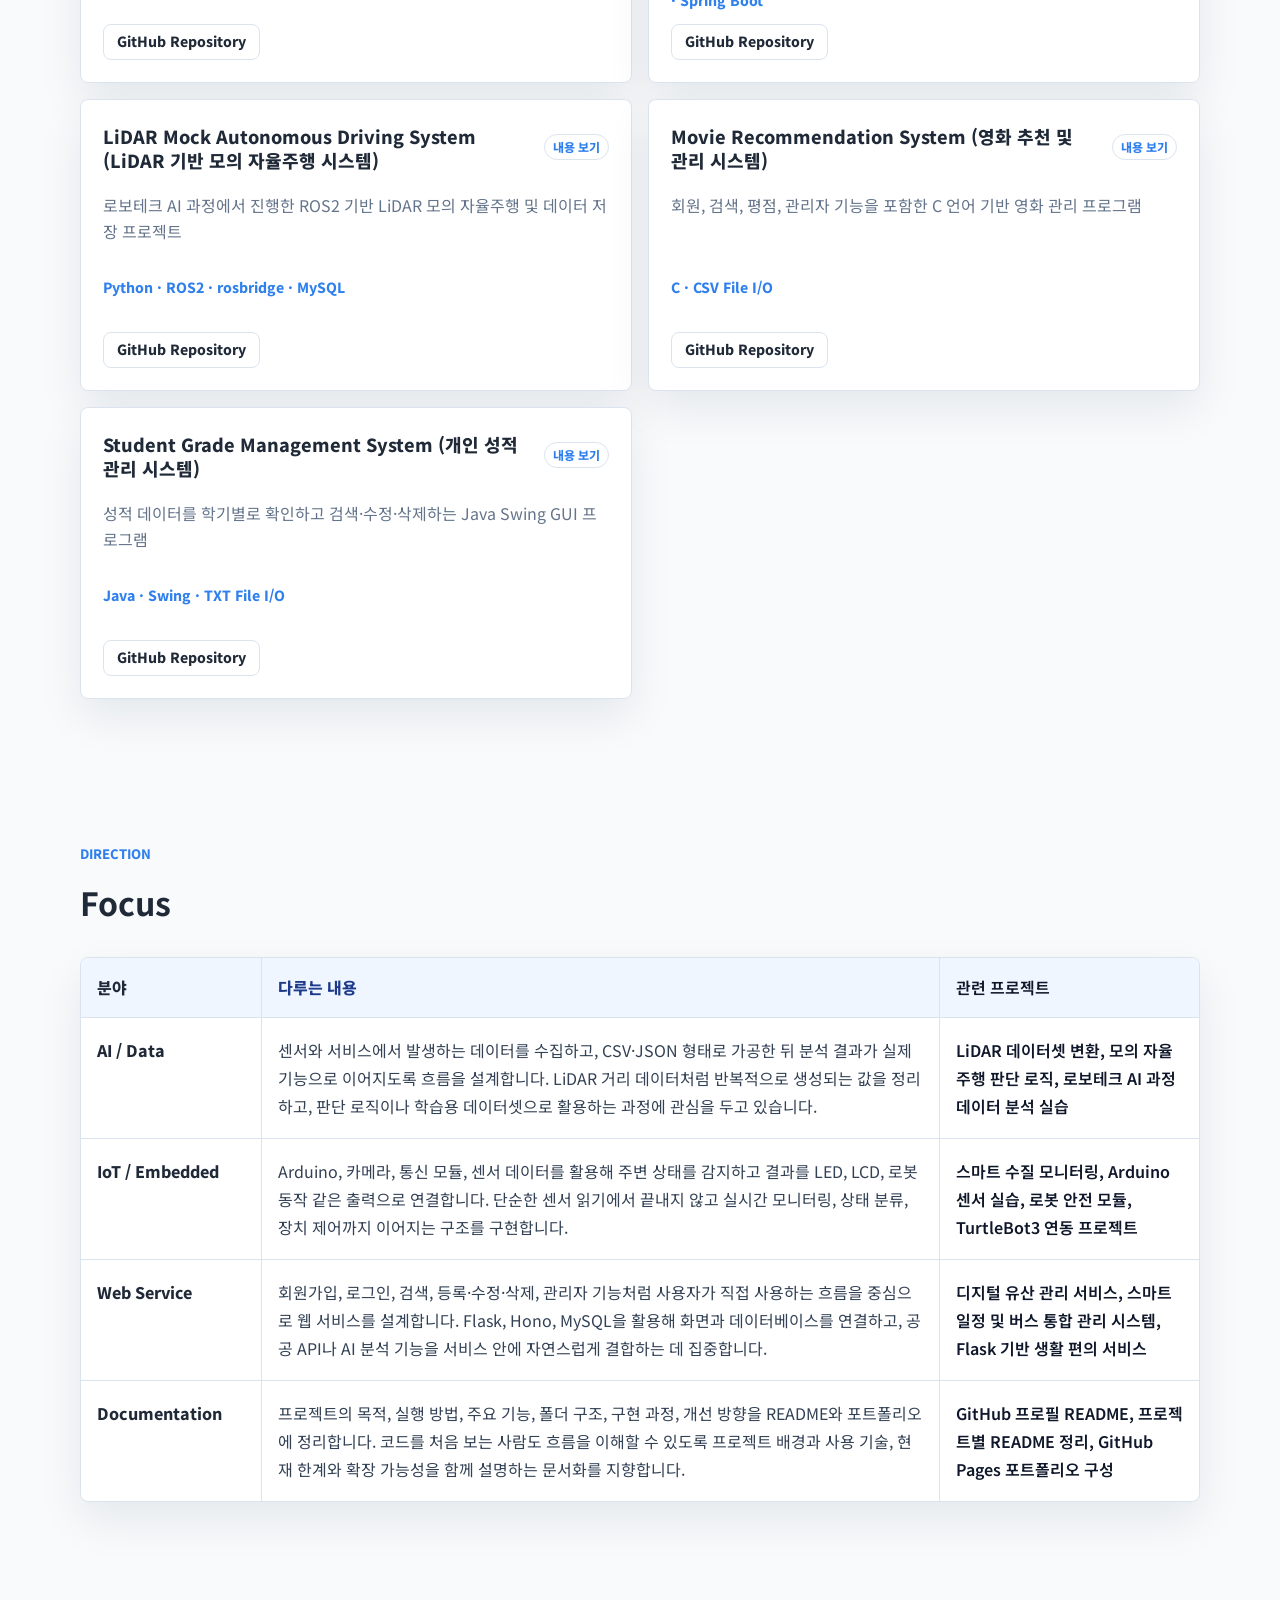
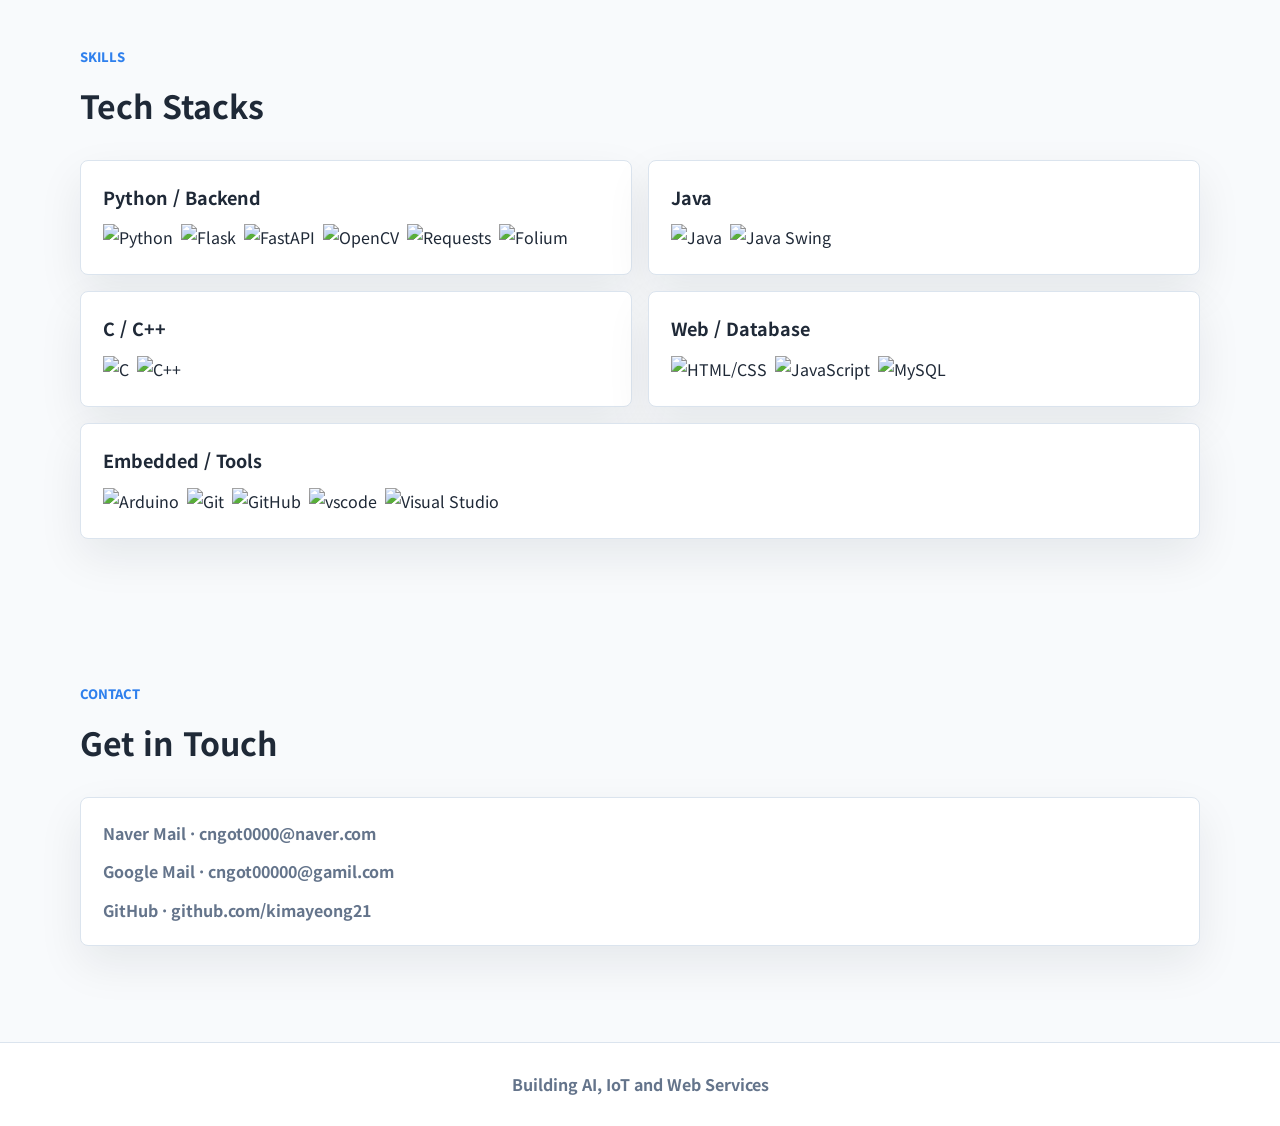
==== commit 8e1cbf19: "docs: enrich focus section" ====
--- a/index.html
+++ b/index.html
@@ -244,23 +244,23 @@
           </div>
           <div class="focus-row">
             <span>AI / Data</span>
-            <span>데이터를 수집·가공하고 분석 결과를 서비스 흐름에 연결</span>
-            <span>LiDAR 데이터셋 변환, 로보테크 AI 실습</span>
+            <span>센서와 서비스에서 발생하는 데이터를 수집하고, CSV·JSON 형태로 가공한 뒤 분석 결과가 실제 기능으로 이어지도록 흐름을 설계합니다. LiDAR 거리 데이터처럼 반복적으로 생성되는 값을 정리하고, 판단 로직이나 학습용 데이터셋으로 활용하는 과정에 관심을 두고 있습니다.</span>
+            <span>LiDAR 데이터셋 변환, 모의 자율주행 판단 로직, 로보테크 AI 과정 데이터 분석 실습</span>
           </div>
           <div class="focus-row">
             <span>IoT / Embedded</span>
-            <span>센서, Arduino, 카메라, 통신 모듈을 활용한 실시간 제어</span>
-            <span>수질 모니터링, 로봇·센서 실습</span>
+            <span>Arduino, 카메라, 통신 모듈, 센서 데이터를 활용해 주변 상태를 감지하고 결과를 LED, LCD, 로봇 동작 같은 출력으로 연결합니다. 단순한 센서 읽기에서 끝내지 않고 실시간 모니터링, 상태 분류, 장치 제어까지 이어지는 구조를 구현합니다.</span>
+            <span>스마트 수질 모니터링, Arduino 센서 실습, 로봇 안전 모듈, TurtleBot3 연동 프로젝트</span>
           </div>
           <div class="focus-row">
             <span>Web Service</span>
-            <span>사용자 기능, 데이터베이스 연동, 생활 편의형 웹 서비스 구현</span>
-            <span>디지털 유산 관리, 버스 일정 서비스</span>
+            <span>회원가입, 로그인, 검색, 등록·수정·삭제, 관리자 기능처럼 사용자가 직접 사용하는 흐름을 중심으로 웹 서비스를 설계합니다. Flask, Hono, MySQL을 활용해 화면과 데이터베이스를 연결하고, 공공 API나 AI 분석 기능을 서비스 안에 자연스럽게 결합하는 데 집중합니다.</span>
+            <span>디지털 유산 관리 서비스, 스마트 일정 및 버스 통합 관리 시스템, Flask 기반 생활 편의 서비스</span>
           </div>
           <div class="focus-row">
             <span>Documentation</span>
-            <span>프로젝트 구조, 실행 방법, 개선 방향을 README로 정리</span>
-            <span>GitHub 프로젝트 문서화</span>
+            <span>프로젝트의 목적, 실행 방법, 주요 기능, 폴더 구조, 구현 과정, 개선 방향을 README와 포트폴리오에 정리합니다. 코드를 처음 보는 사람도 흐름을 이해할 수 있도록 프로젝트 배경과 사용 기술, 현재 한계와 확장 가능성을 함께 설명하는 문서화를 지향합니다.</span>
+            <span>GitHub 프로필 README, 프로젝트별 README 정리, GitHub Pages 포트폴리오 구성</span>
           </div>
         </div>
       </section>
--- a/style.css
+++ b/style.css
@@ -490,19 +490,32 @@
 }
 
 .focus-row span {
-  padding: 16px;
+  padding: 18px 16px;
   border-left: 1px solid var(--line);
+  color: #334155;
+  line-height: 1.75;
 }
 
 .focus-row span:first-child {
   border-left: 0;
-  font-weight: 800;
+  color: var(--text);
+  font-weight: 800;
+}
+
+.focus-row span:last-child {
+  color: #0f172a;
+  font-weight: 600;
 }
 
 .focus-head {
   background: #eff6ff;
   color: #1e3a8a;
   font-weight: 800;
+}
+
+.focus-head span {
+  color: #1e3a8a;
+  line-height: 1.4;
 }
 
 .stack-grid {
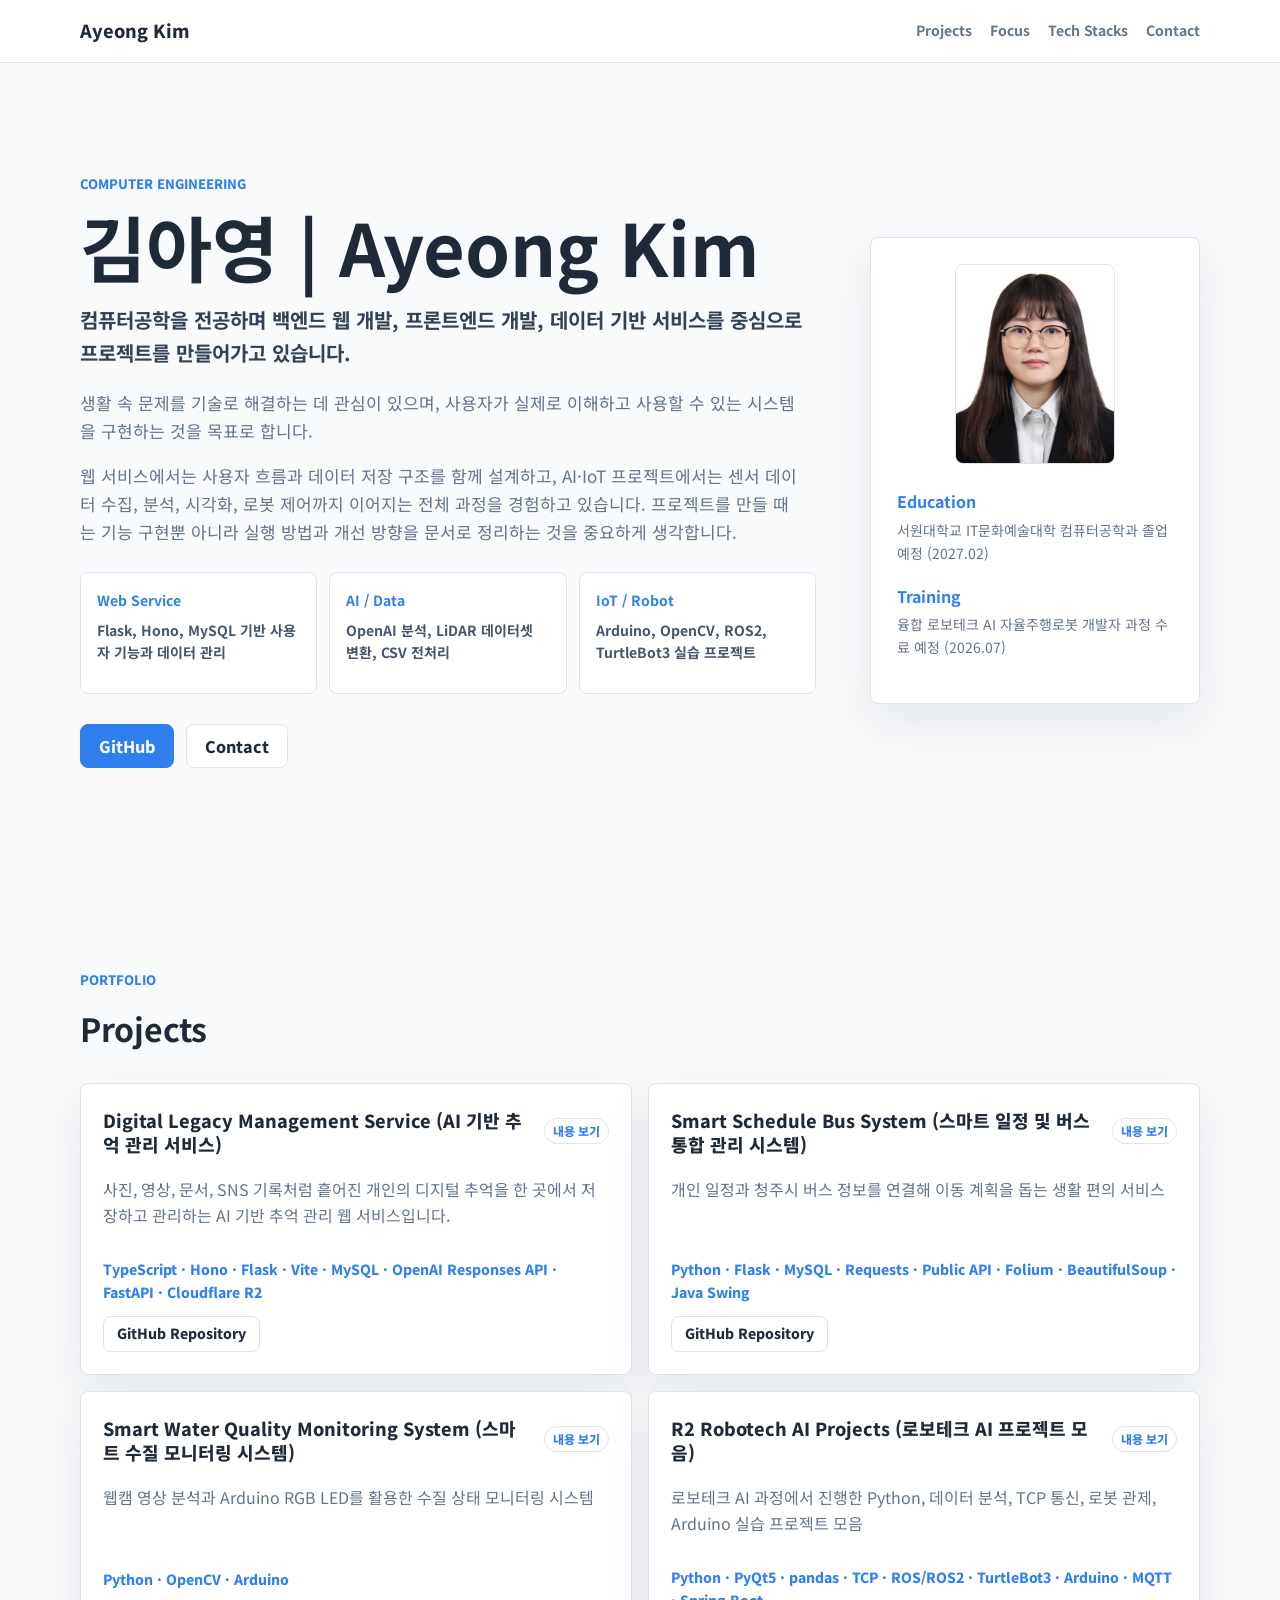
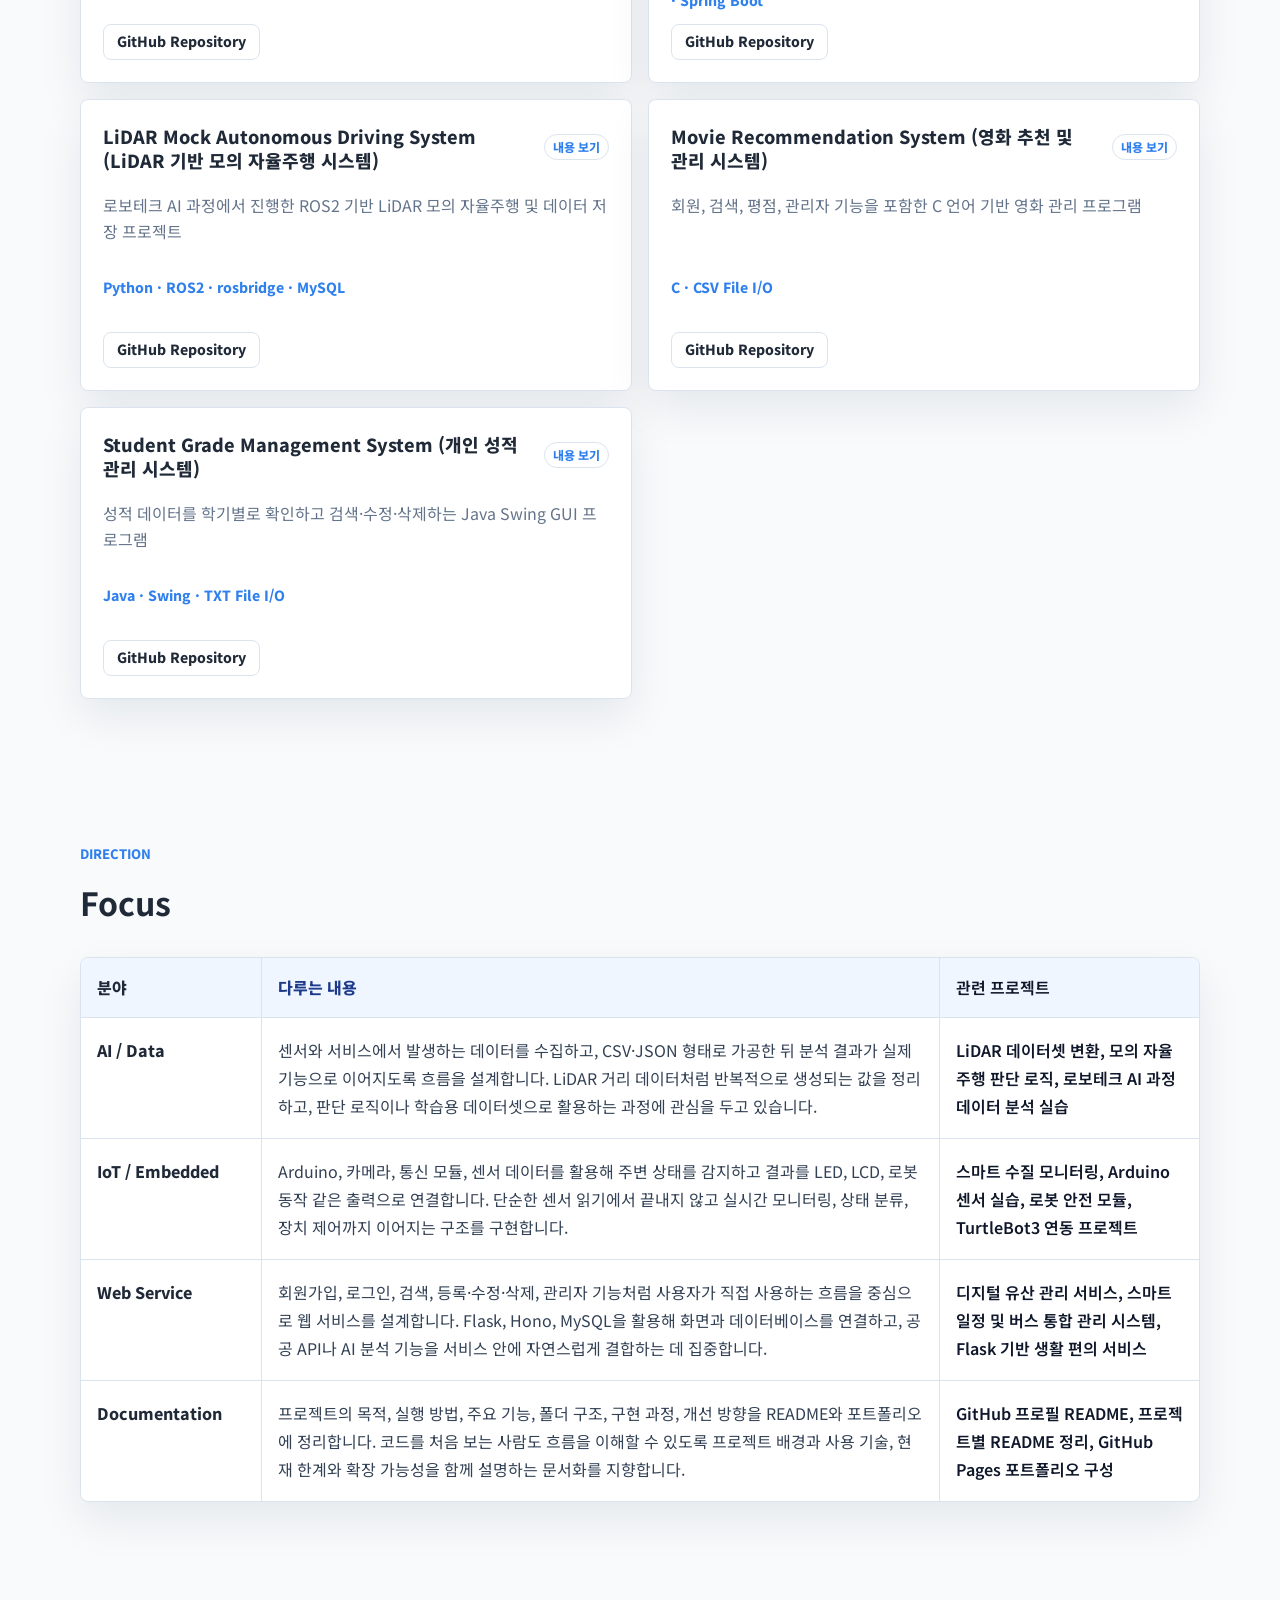
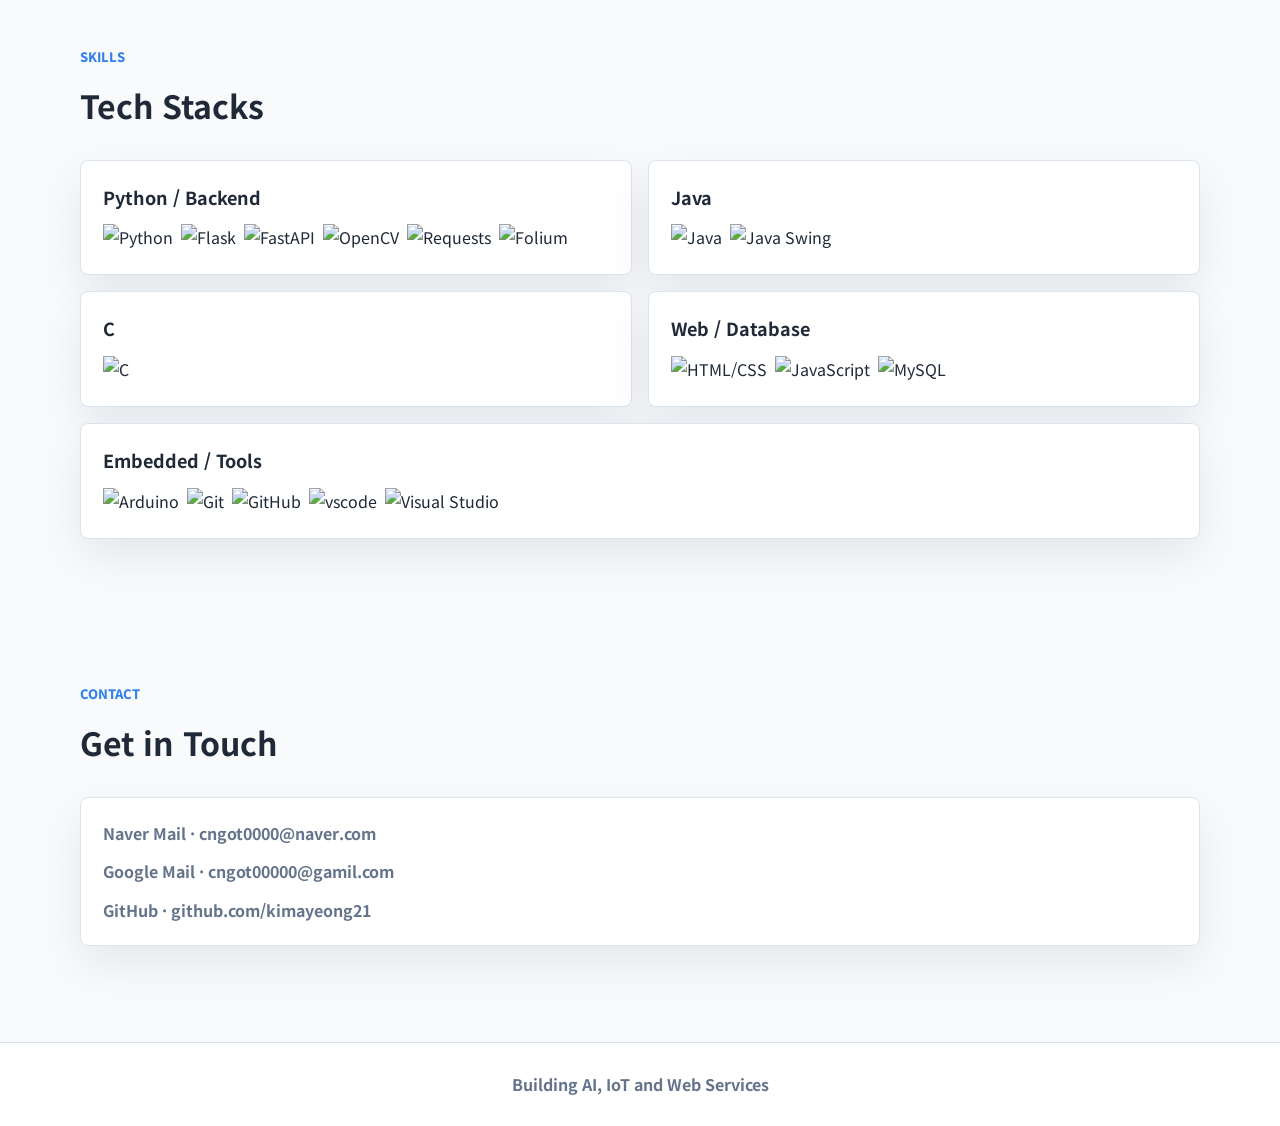
==== commit 9c88316e: "docs: remove cpp from pages tech stack" ====
--- a/index.html
+++ b/index.html
@@ -290,10 +290,9 @@
             </div>
           </div>
           <div class="stack-box">
-            <h3>C / C++</h3>
+            <h3>C</h3>
             <div class="badges">
               <img src="https://img.shields.io/badge/C-00599C?style=for-the-badge&logo=c&logoColor=white" alt="C">
-              <img src="https://img.shields.io/badge/C++-00599C?style=for-the-badge&logo=cplusplus&logoColor=white" alt="C++">
             </div>
           </div>
           <div class="stack-box">
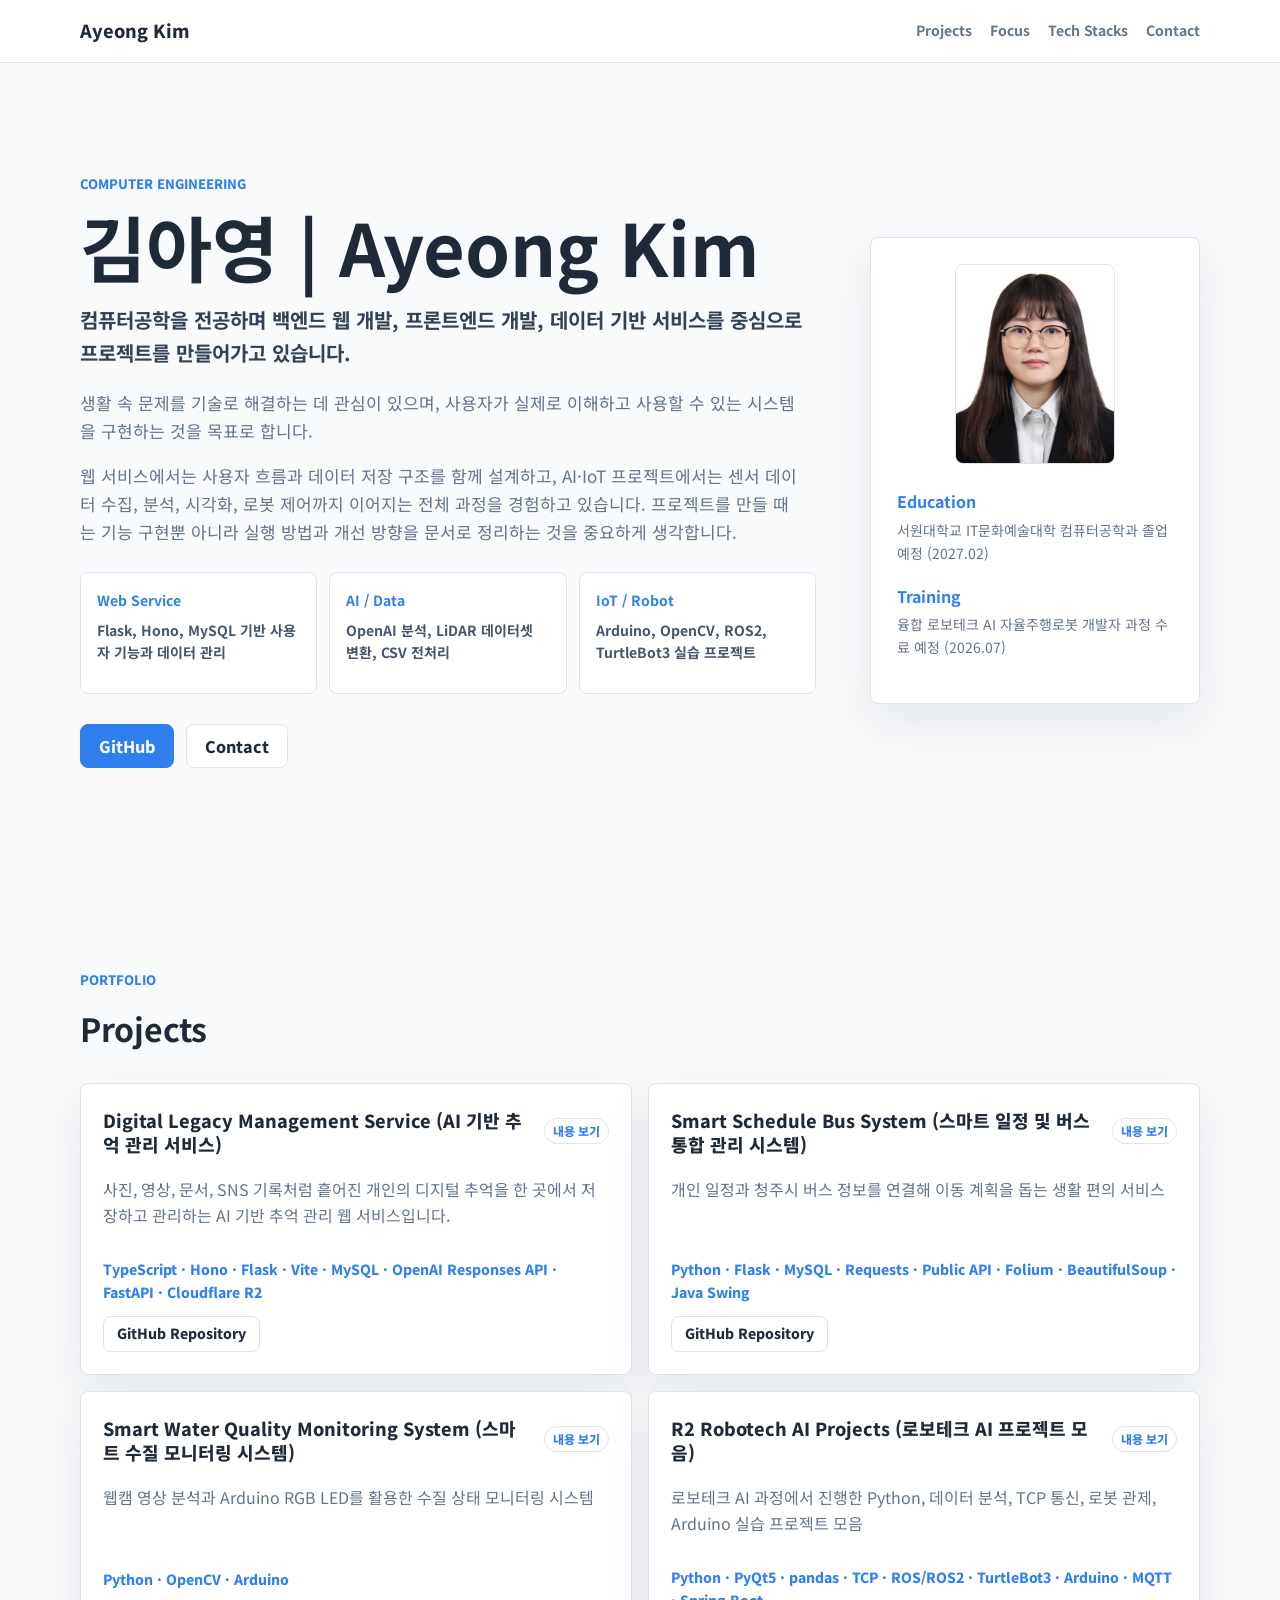
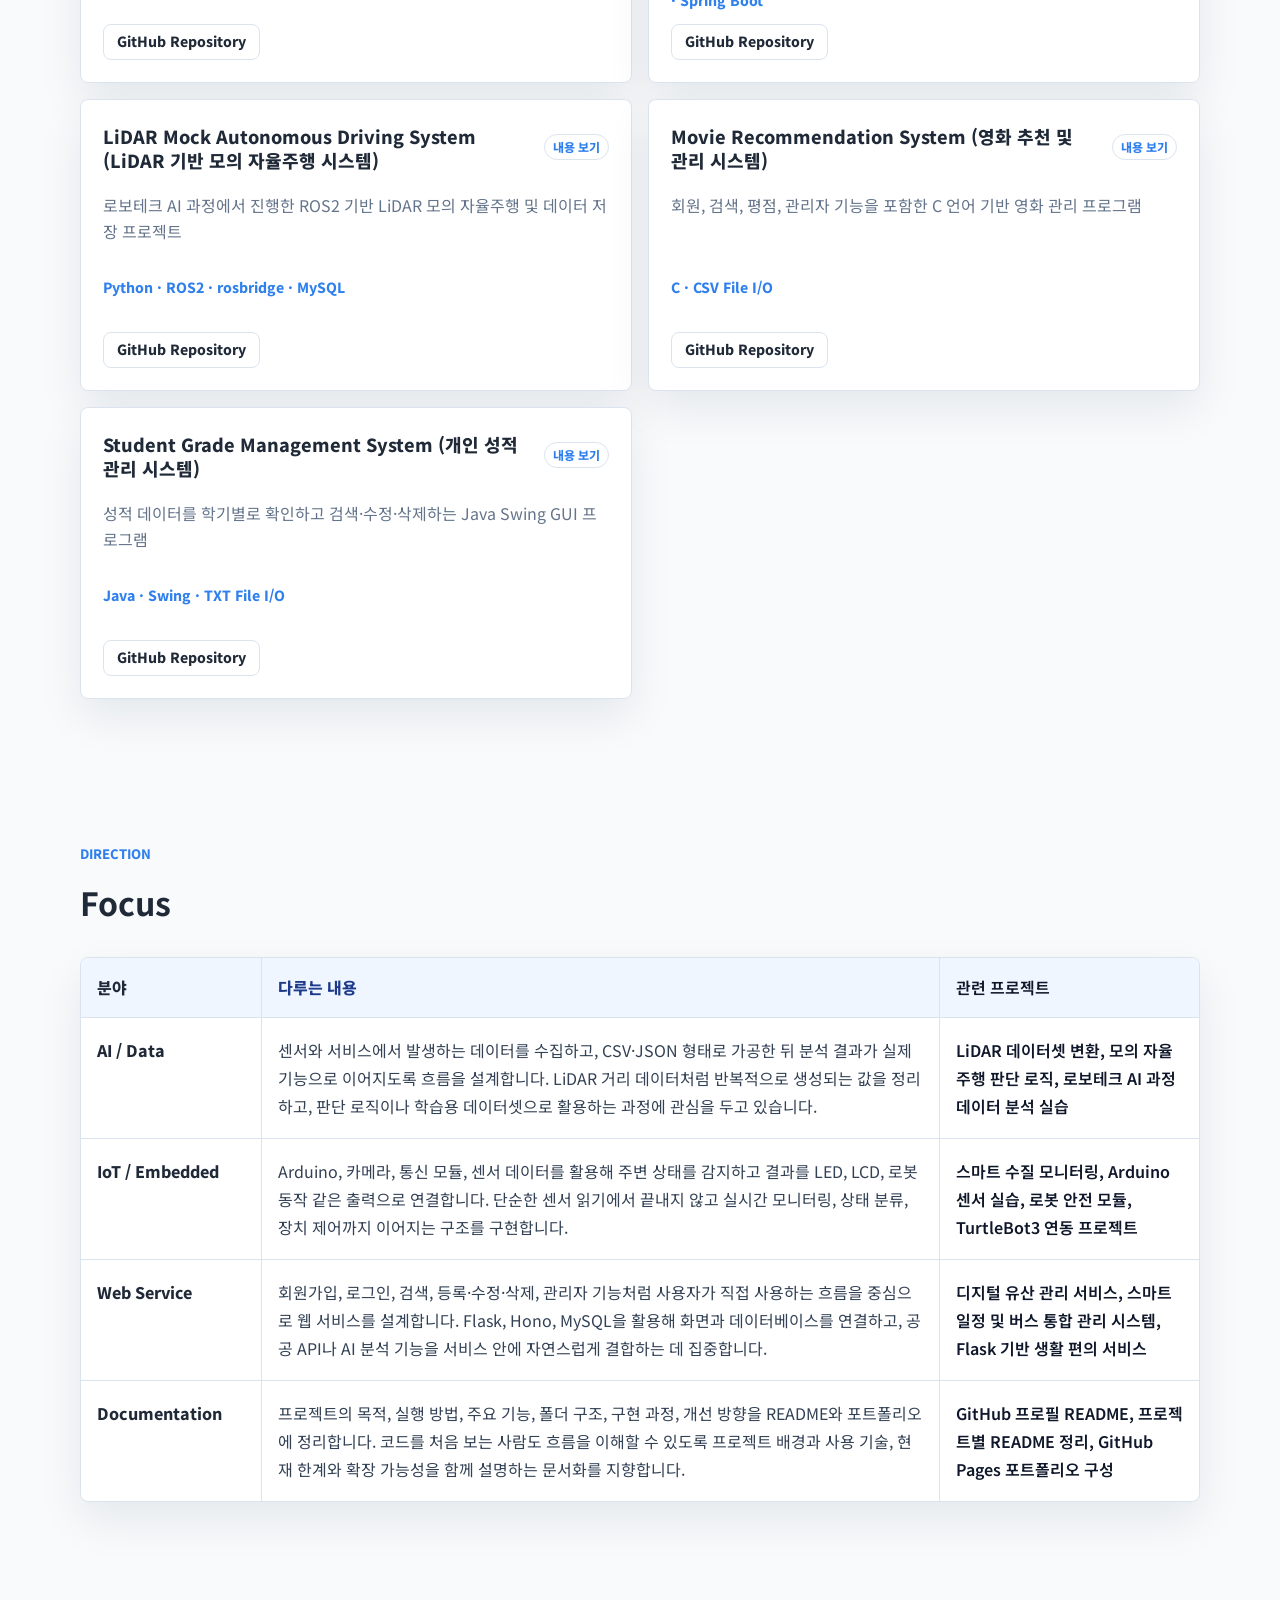
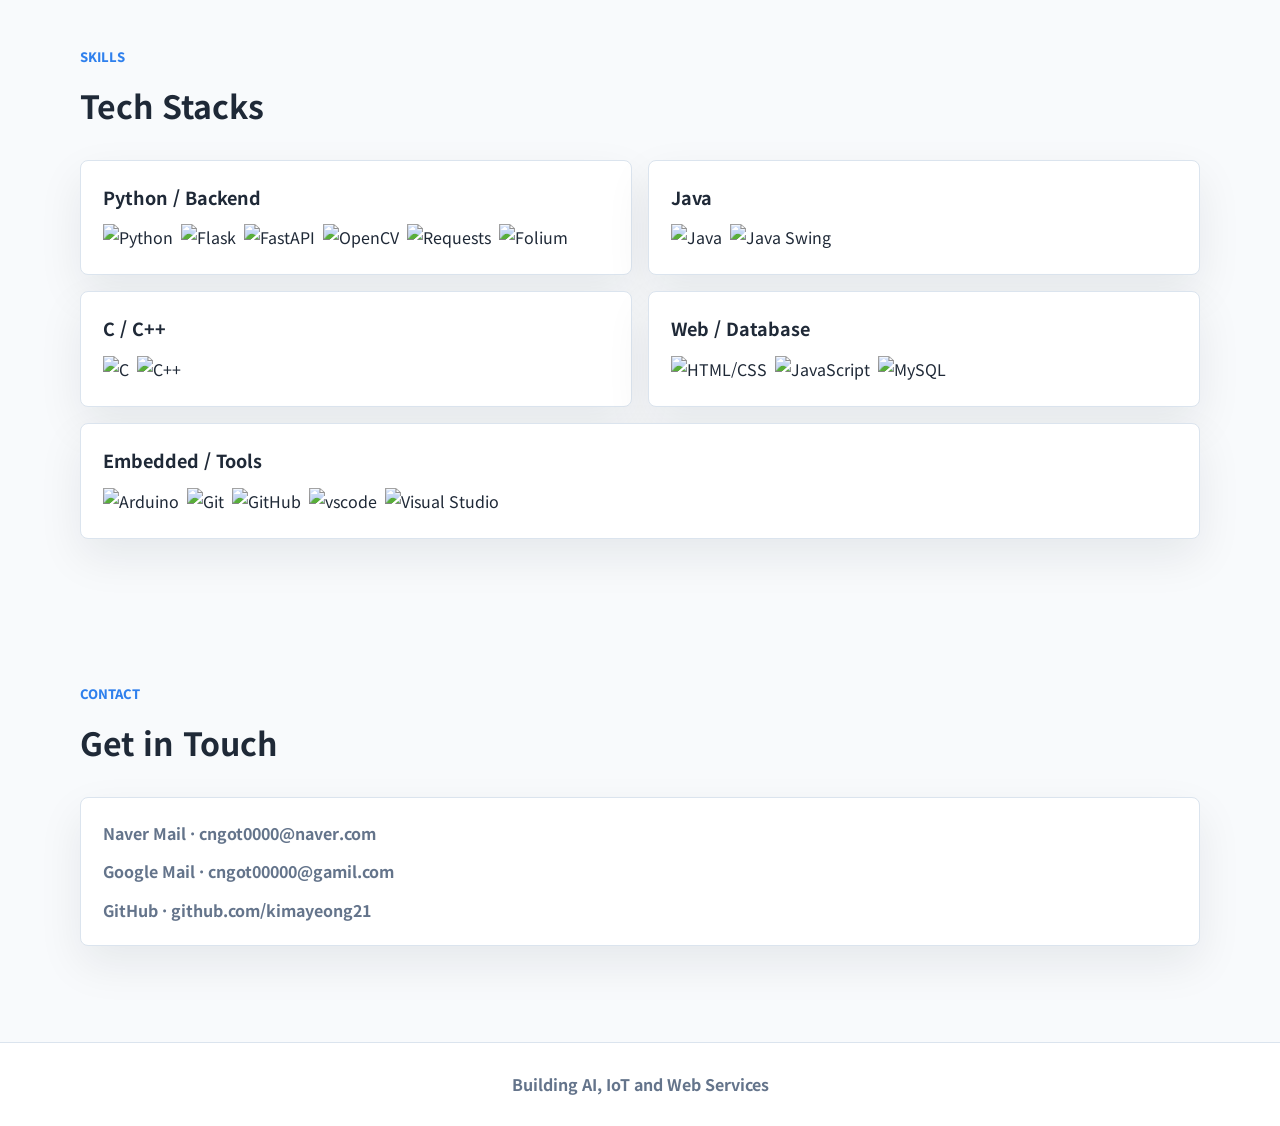
==== commit 89535735: "docs: restore cpp on pages tech stack" ====
--- a/index.html
+++ b/index.html
@@ -290,9 +290,10 @@
             </div>
           </div>
           <div class="stack-box">
-            <h3>C</h3>
+            <h3>C / C++</h3>
             <div class="badges">
               <img src="https://img.shields.io/badge/C-00599C?style=for-the-badge&logo=c&logoColor=white" alt="C">
+              <img src="https://img.shields.io/badge/C++-00599C?style=for-the-badge&logo=cplusplus&logoColor=white" alt="C++">
             </div>
           </div>
           <div class="stack-box">
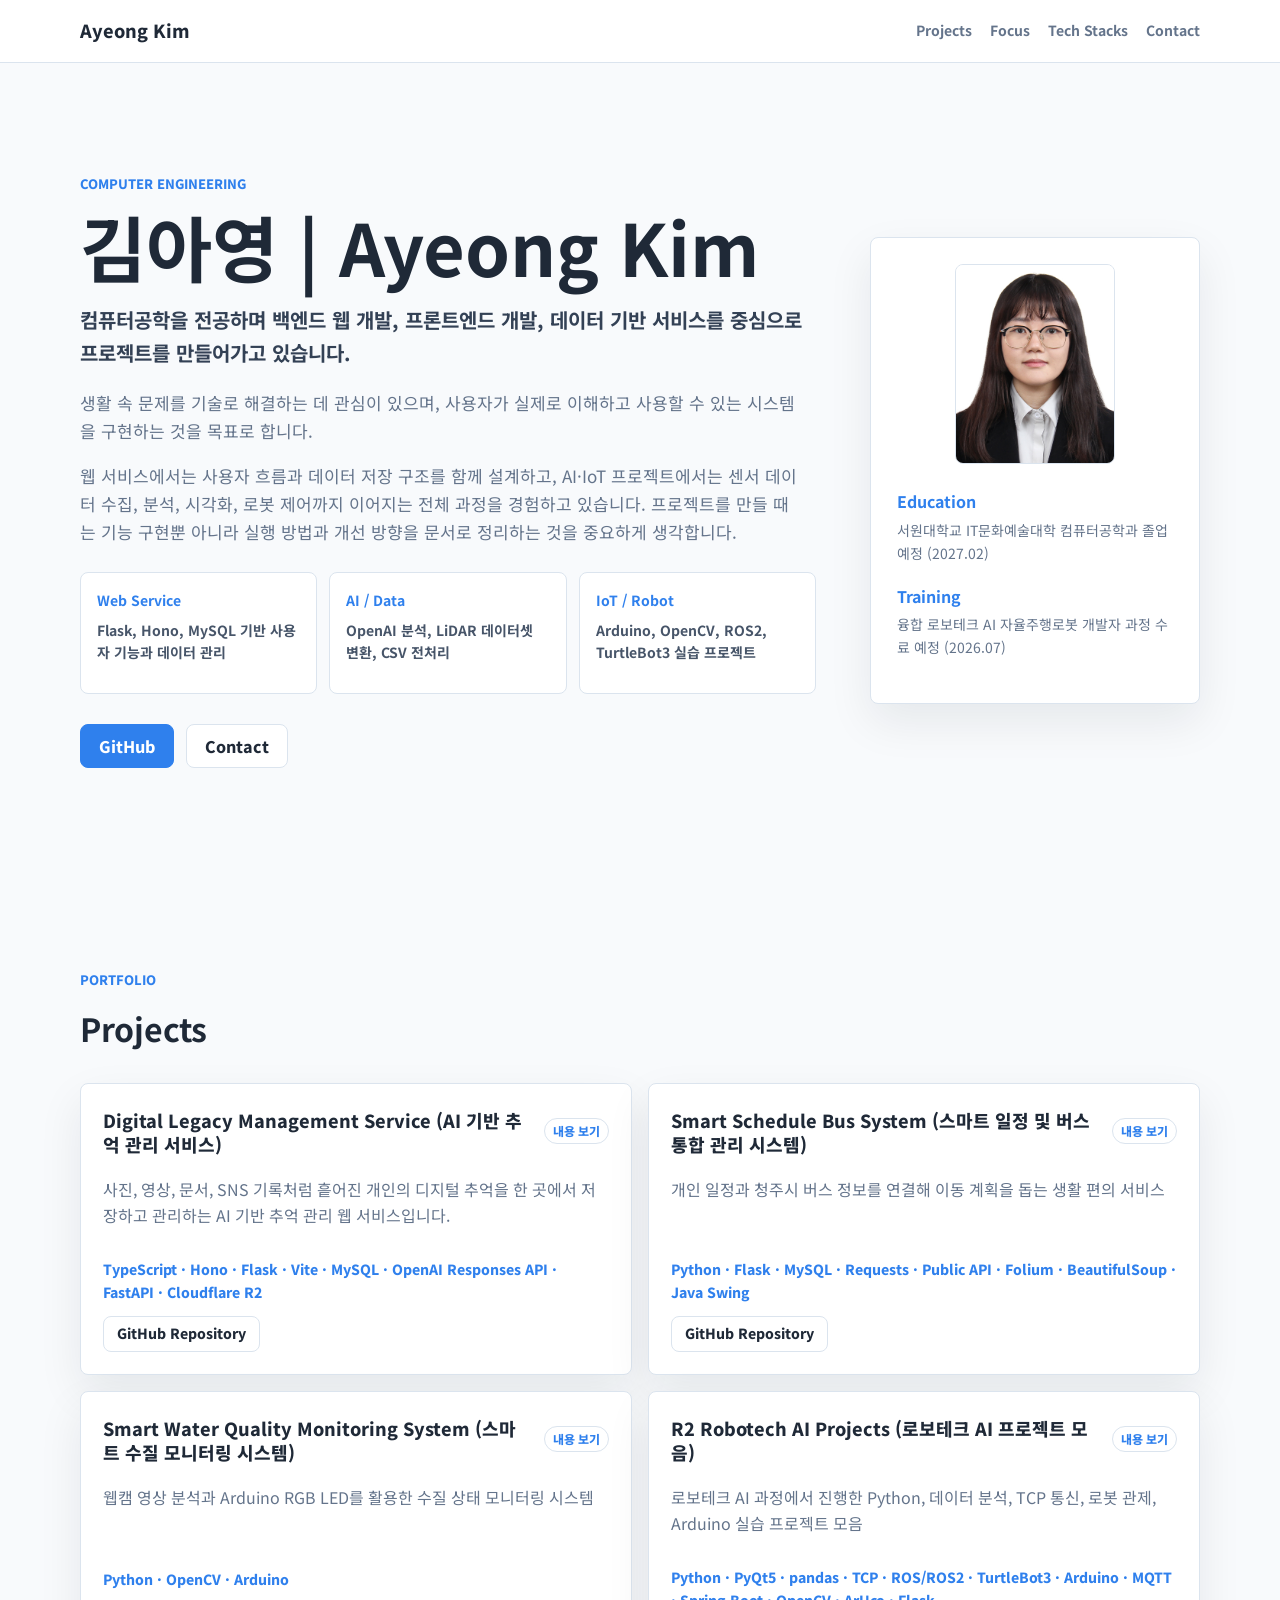
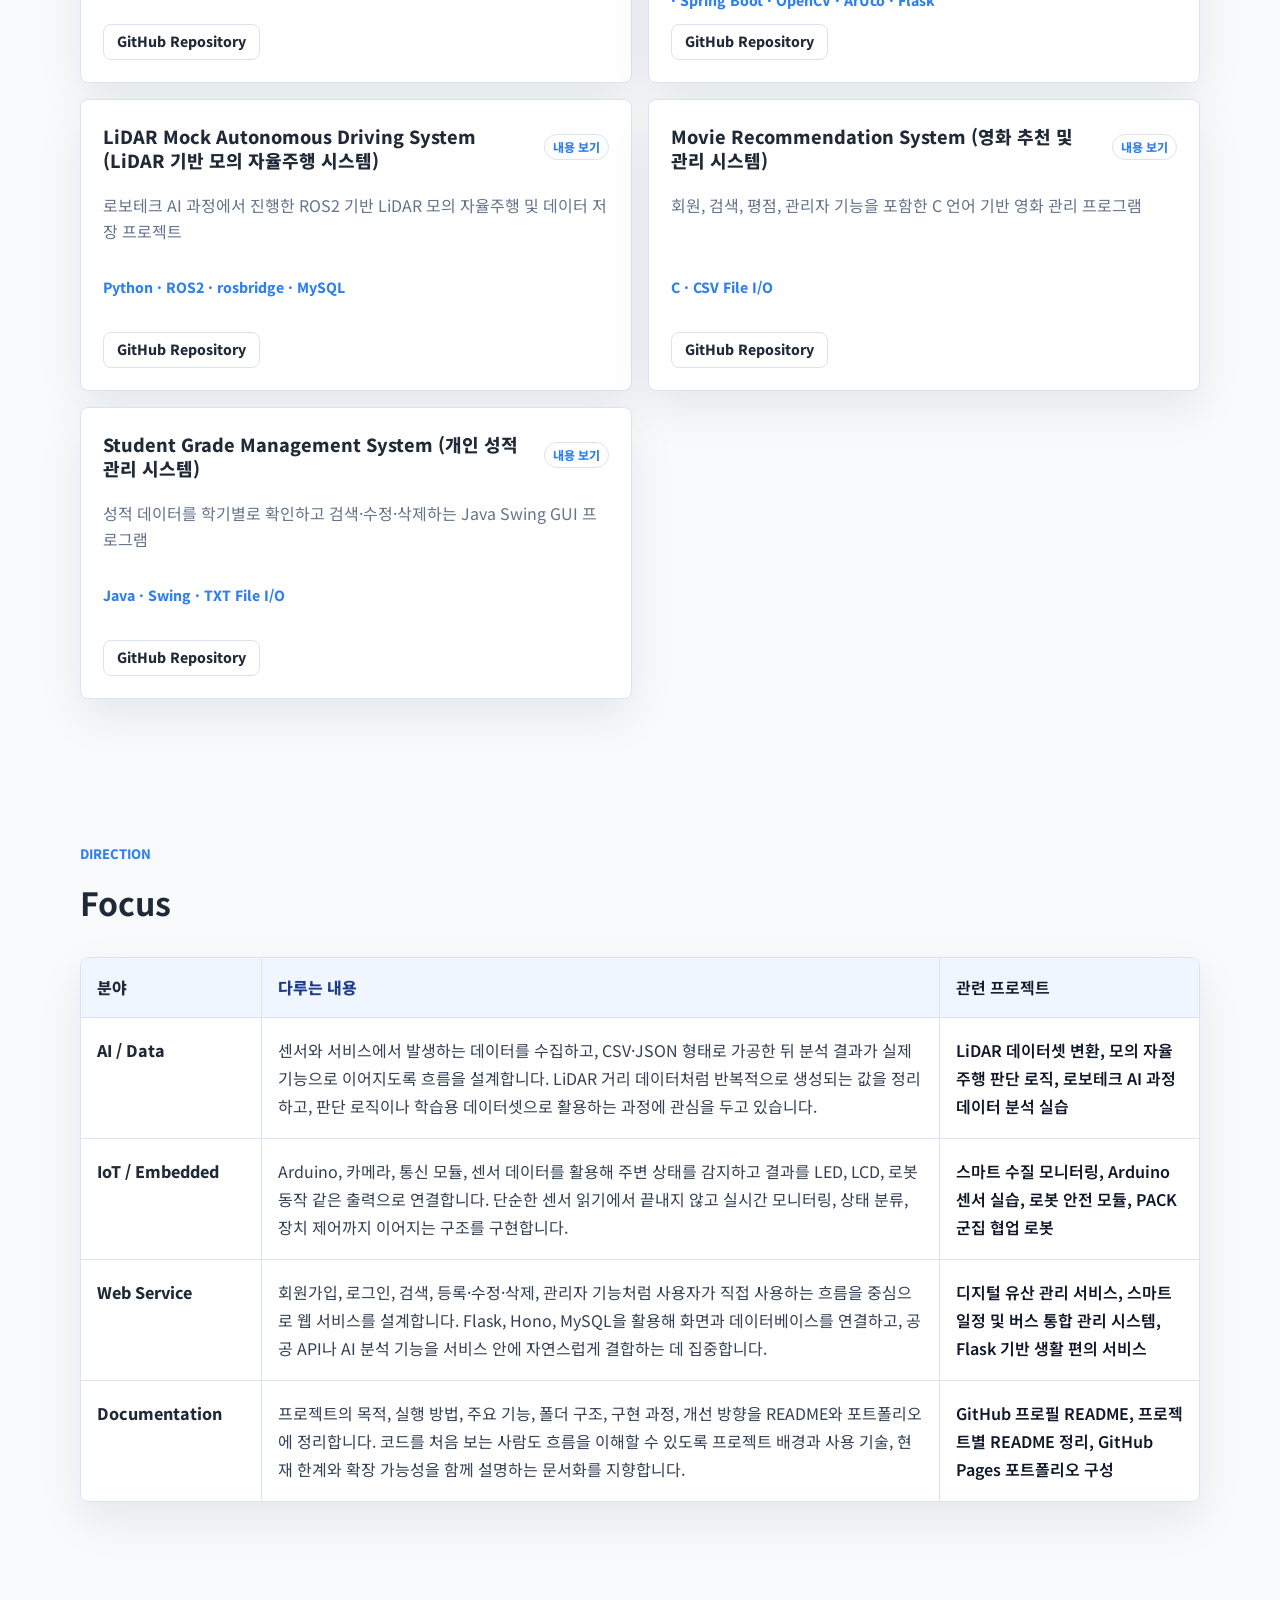
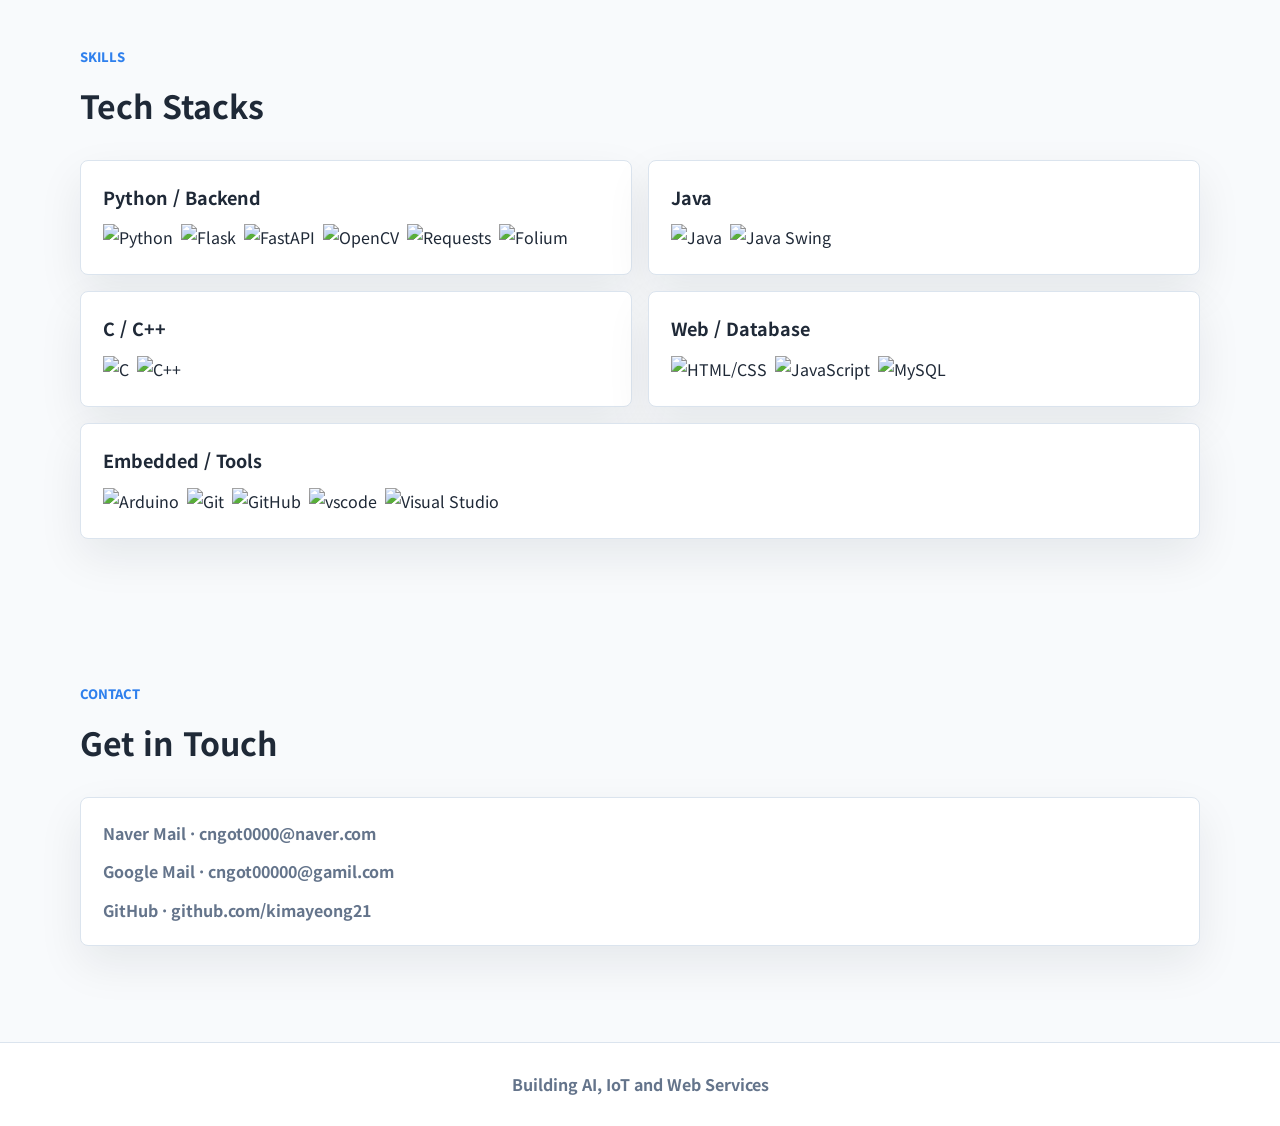
==== commit 06acfa93: "docs: update completed PACK on pages" ====
--- a/index.html
+++ b/index.html
@@ -149,11 +149,12 @@
                 <li>TCP 소켓 기반 마피아 게임: 서버/클라이언트 구조, 다중 접속, 역할 배정, 낮/밤 페이즈, 투표와 처형 흐름을 구현했습니다.</li>
                 <li>로봇 경로 탐색 관제 GUI: TurtleBot3 제어, Flask REST API, MySQL, PyQt5 관제 화면을 연결했습니다.</li>
                 <li>자율주행자동차 보조안전모듈: 초음파, 온습도, 조도, 소음 센서 데이터를 UDP/HTTP로 PC GUI에 전달하고 LCD, LED, 부저로 위험 상황을 표시했습니다.</li>
+                <li>군집 협업 자율 피킹·운반 로봇 PACK: 리더 로봇의 자율주행, 로봇팔 피킹, F1/F2 팔로워 추종, A* 경로 이동, 웹 대시보드 관제를 통합했습니다.</li>
               </ul>
               <h4>로봇 프로젝트 확장</h4>
-              <p>TBPJ는 PMS7003과 ESP01에서 수집한 미세먼지 데이터를 MQTT로 전달하고, ROS2 노드가 오염도를 판단해 TurtleBot3 자율주행과 Spring Boot 웹 대시보드로 연결하는 프로젝트입니다. PACK은 구현 중인 군집 협업 피킹·운반 로봇으로, TurtleBot3 리더 로봇의 로봇팔 자동 피킹, ArUco 마커 인식, OpenCV solvePnP 위치 추정, MQTT·USB Serial 게이트웨이, F1/F2 추종 차량 FSM을 통합하는 방향으로 구성했습니다.</p>
-            </div>
-            <span>Python · PyQt5 · pandas · TCP · ROS/ROS2 · TurtleBot3 · Arduino · MQTT · Spring Boot</span>
+              <p>TBPJ는 PMS7003과 ESP01에서 수집한 미세먼지 데이터를 MQTT로 전달하고, ROS2 노드가 오염도를 판단해 TurtleBot3 자율주행과 Spring Boot 웹 대시보드로 연결하는 프로젝트입니다. PACK은 완성된 최종 프로젝트로, TurtleBot3 Waffle Pi 리더가 자율주행으로 적재 위치까지 이동하고 eye-in-hand 카메라와 6축 로봇팔로 물체를 피킹한 뒤 F1/F2 팔로워가 추종·운반하는 다중 로봇 협업 시스템입니다. ArUco 마커와 OpenCV solvePnP 기반 위치 추정, 엔코더 오도메트리 융합, A* 경로 계획, Pure Pursuit 주행, MQTT·USB Serial 게이트웨이, Flask·rosbridge 대시보드까지 하나의 미션 시나리오로 통합했습니다.</p>
+            </div>
+            <span>Python · PyQt5 · pandas · TCP · ROS/ROS2 · TurtleBot3 · Arduino · MQTT · Spring Boot · OpenCV · ArUco · Flask</span>
             <a class="project-link" href="https://github.com/kimayeong21/R2-cleaned" target="_blank" rel="noreferrer">GitHub Repository</a>
           </article>
           <article class="project-card" data-project="lidar">
@@ -250,7 +251,7 @@
           <div class="focus-row">
             <span>IoT / Embedded</span>
             <span>Arduino, 카메라, 통신 모듈, 센서 데이터를 활용해 주변 상태를 감지하고 결과를 LED, LCD, 로봇 동작 같은 출력으로 연결합니다. 단순한 센서 읽기에서 끝내지 않고 실시간 모니터링, 상태 분류, 장치 제어까지 이어지는 구조를 구현합니다.</span>
-            <span>스마트 수질 모니터링, Arduino 센서 실습, 로봇 안전 모듈, TurtleBot3 연동 프로젝트</span>
+            <span>스마트 수질 모니터링, Arduino 센서 실습, 로봇 안전 모듈, PACK 군집 협업 로봇</span>
           </div>
           <div class="focus-row">
             <span>Web Service</span>
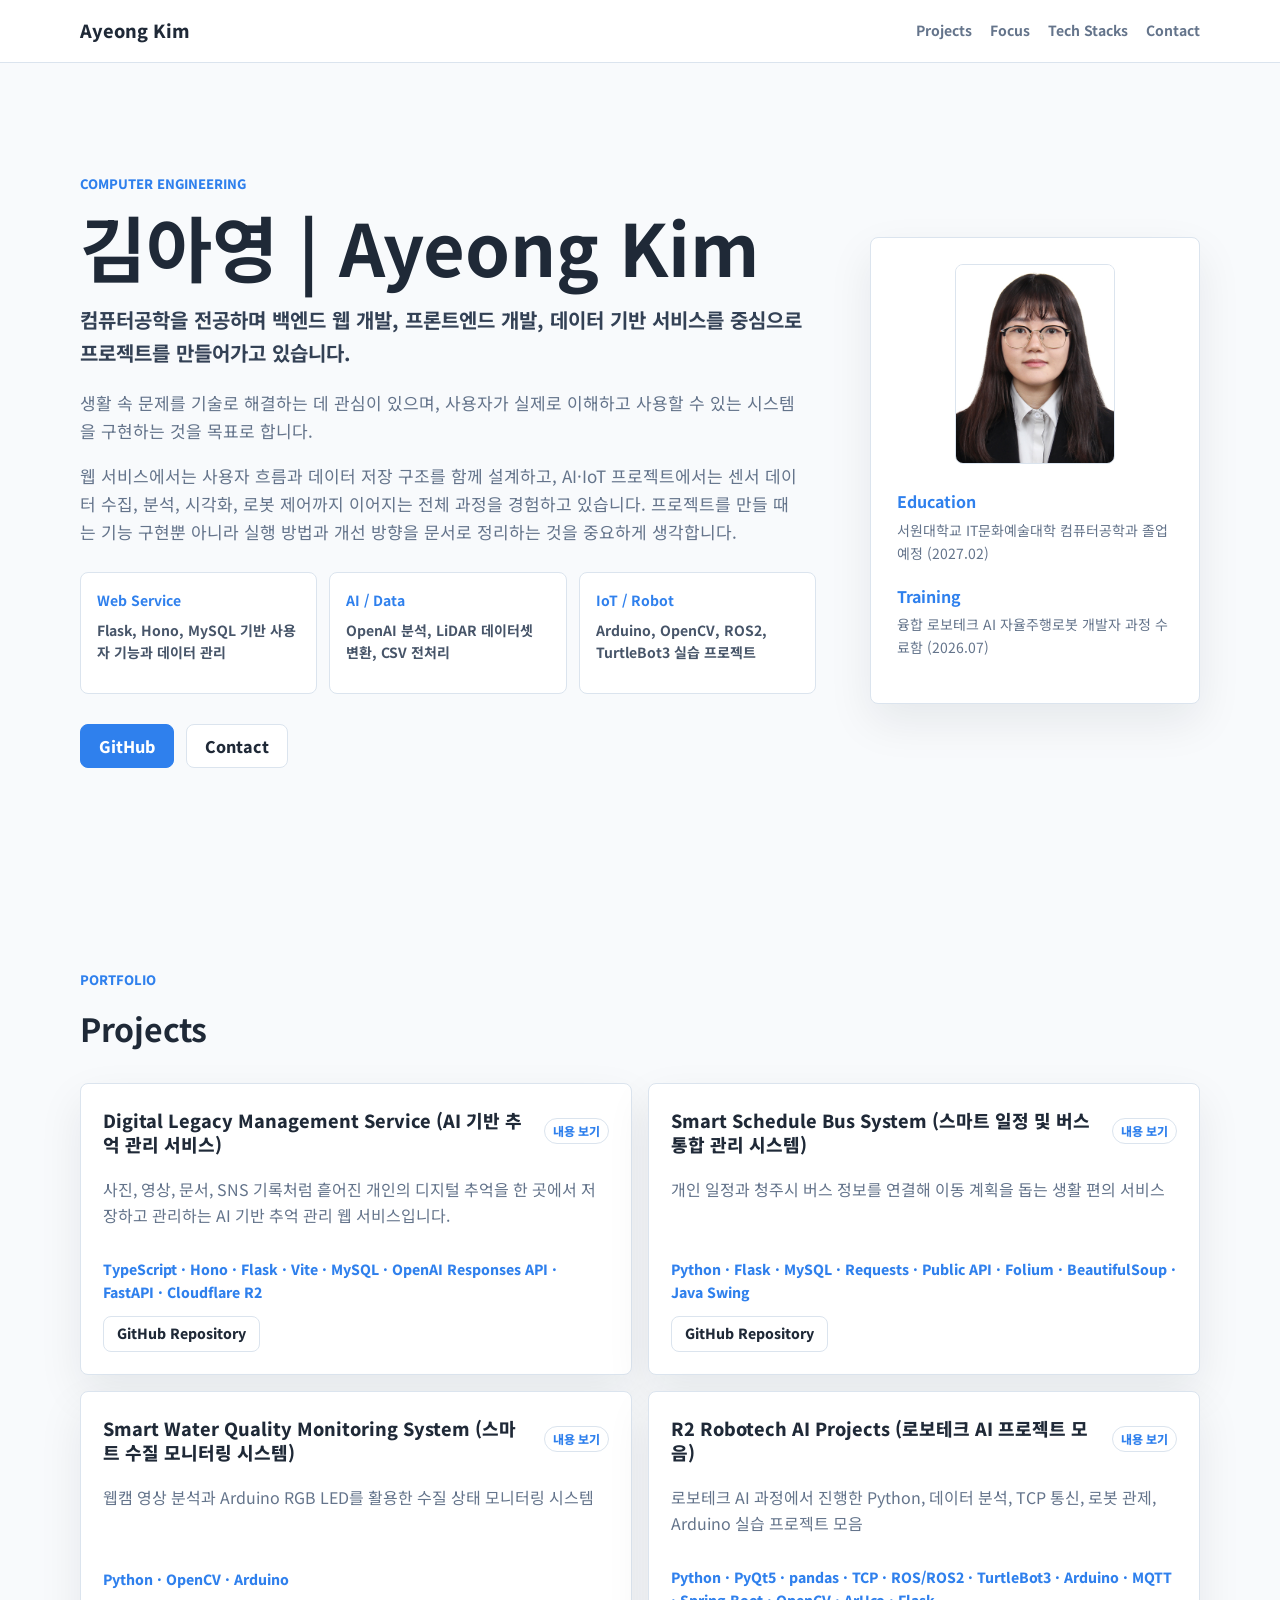
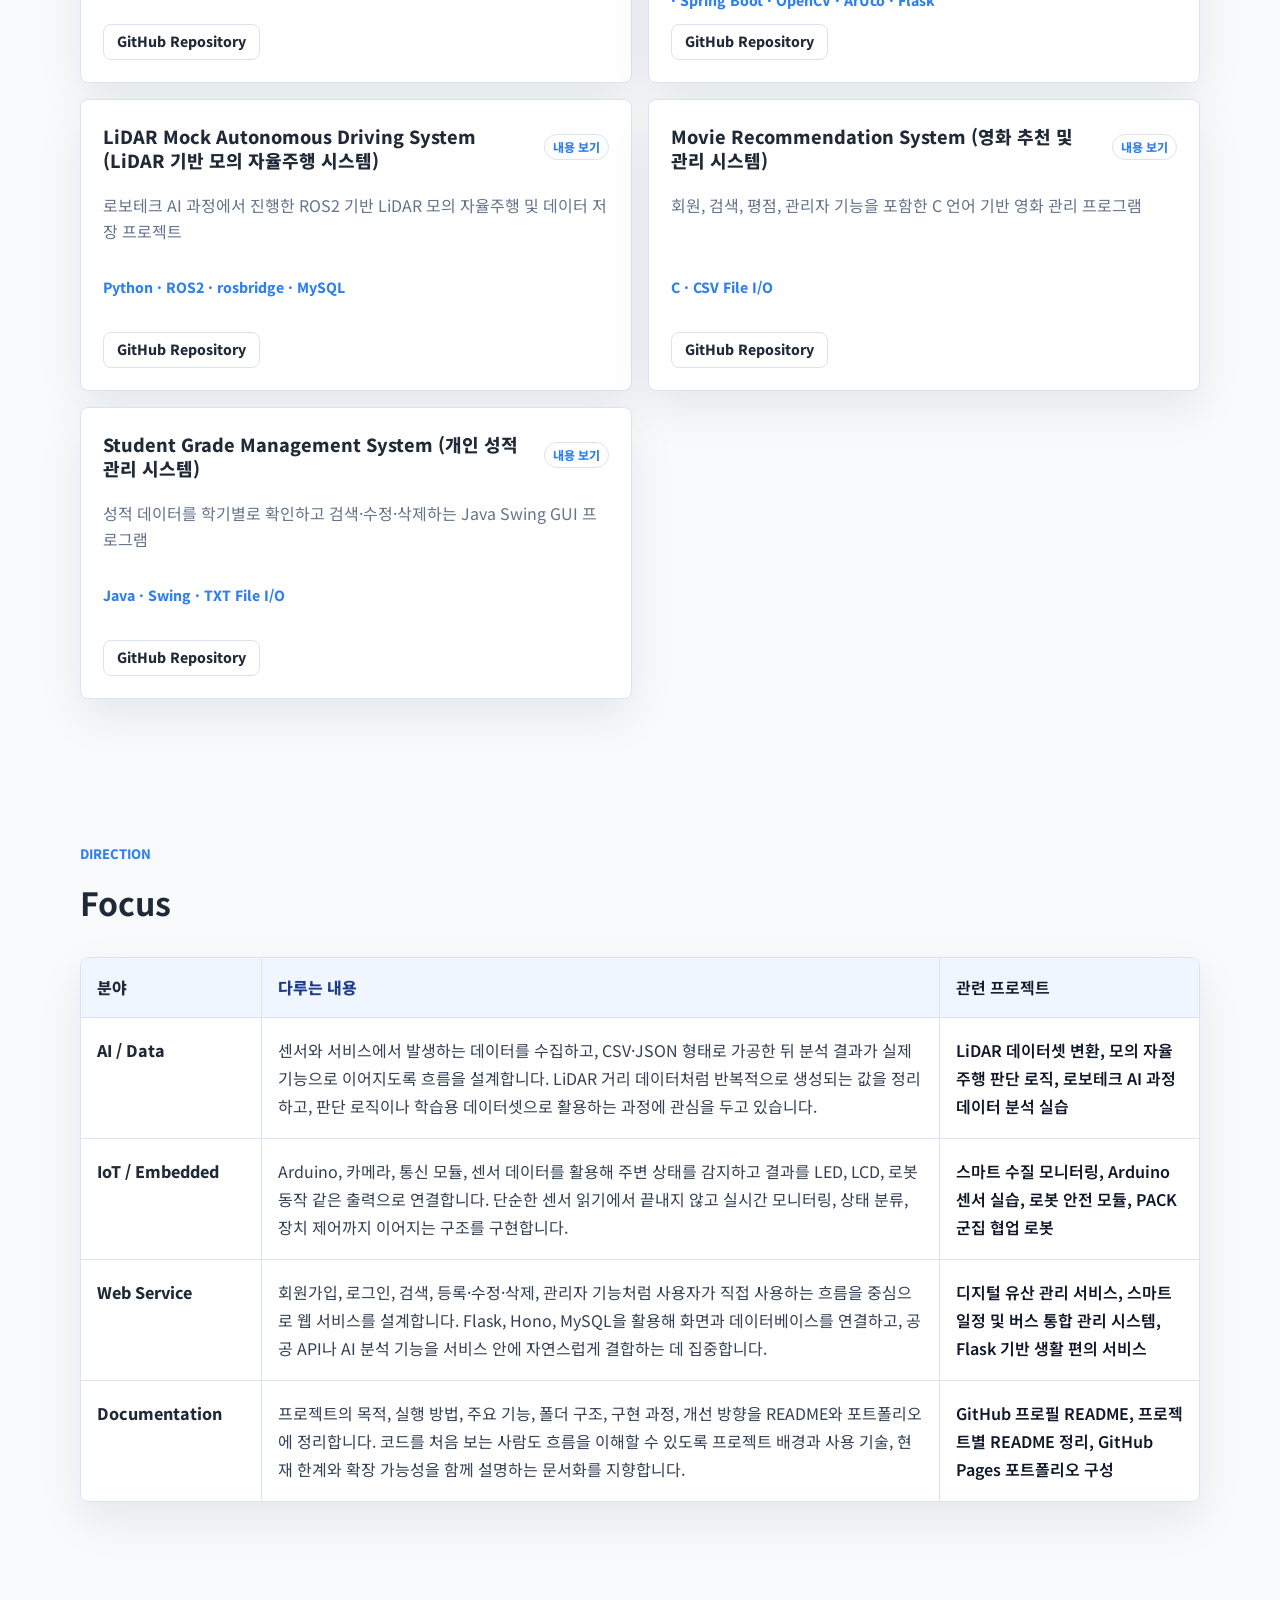
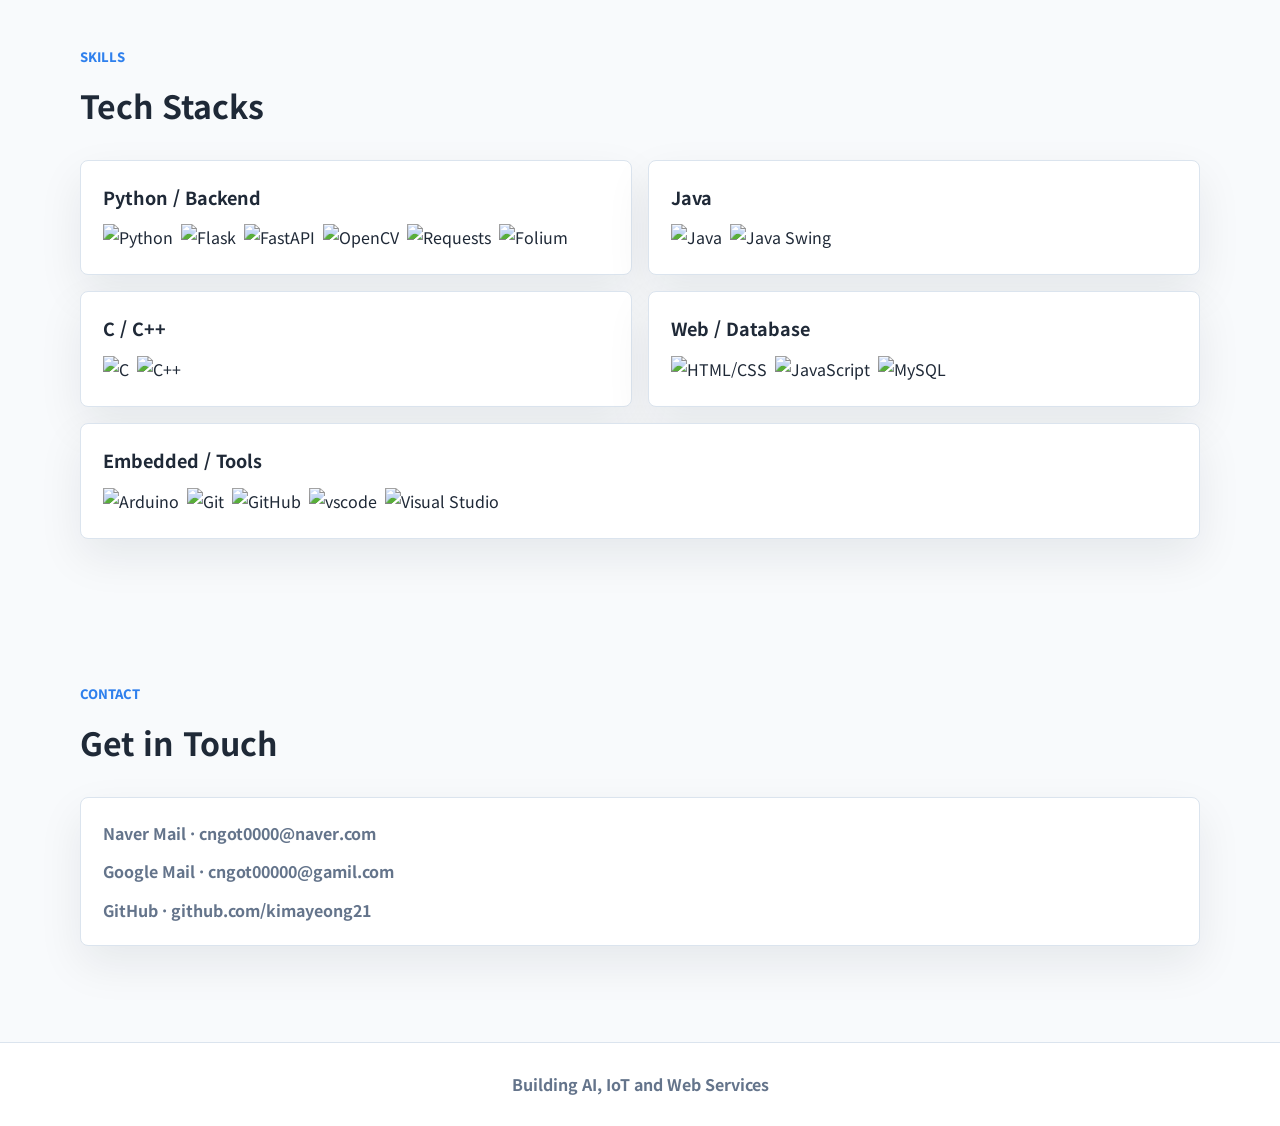
==== commit 973935ad: "Update training completion status in index.html" ====
--- a/index.html
+++ b/index.html
@@ -68,7 +68,7 @@
           </div>
           <div>
             <strong>Training</strong>
-            <p>융합 로보테크 AI 자율주행로봇 개발자 과정 수료 예정 (2026.07)</p>
+            <p>융합 로보테크 AI 자율주행로봇 개발자 과정 수료함 (2026.07)</p>
           </div>
         </aside>
       </section>
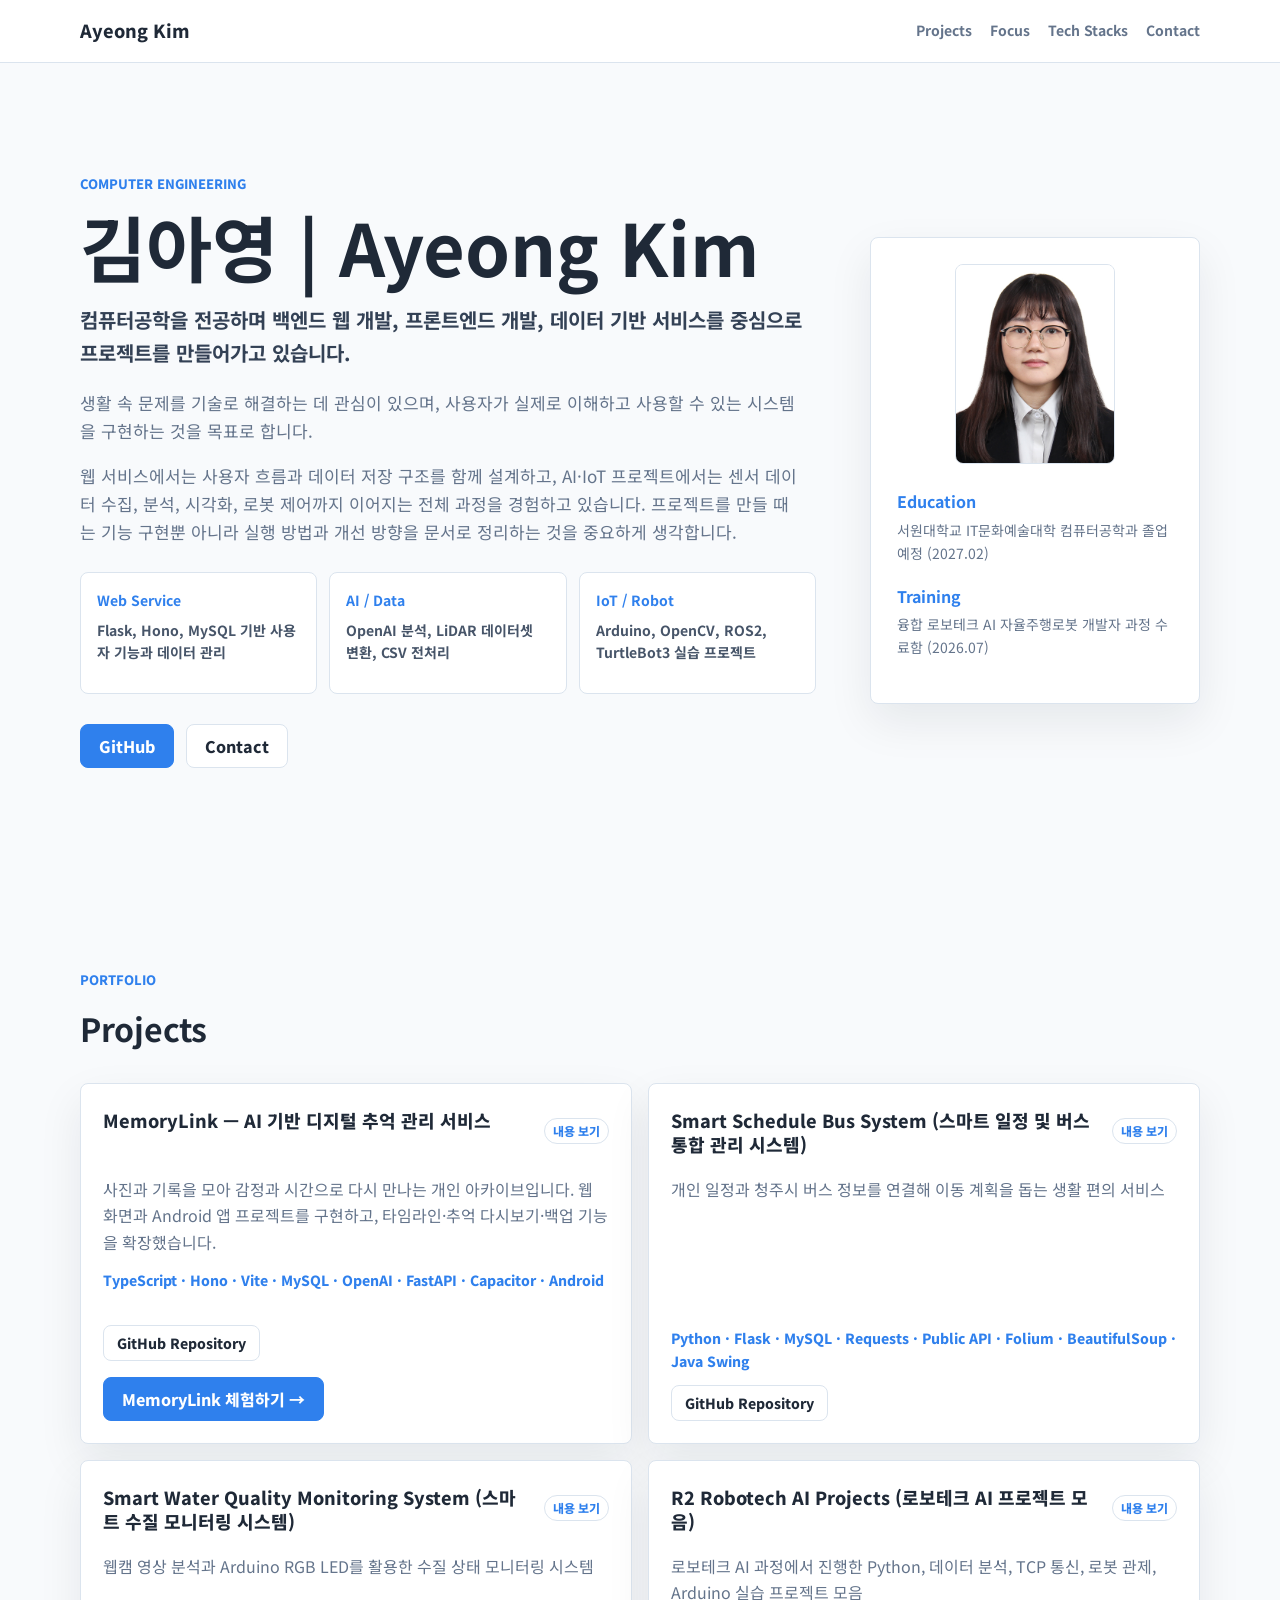
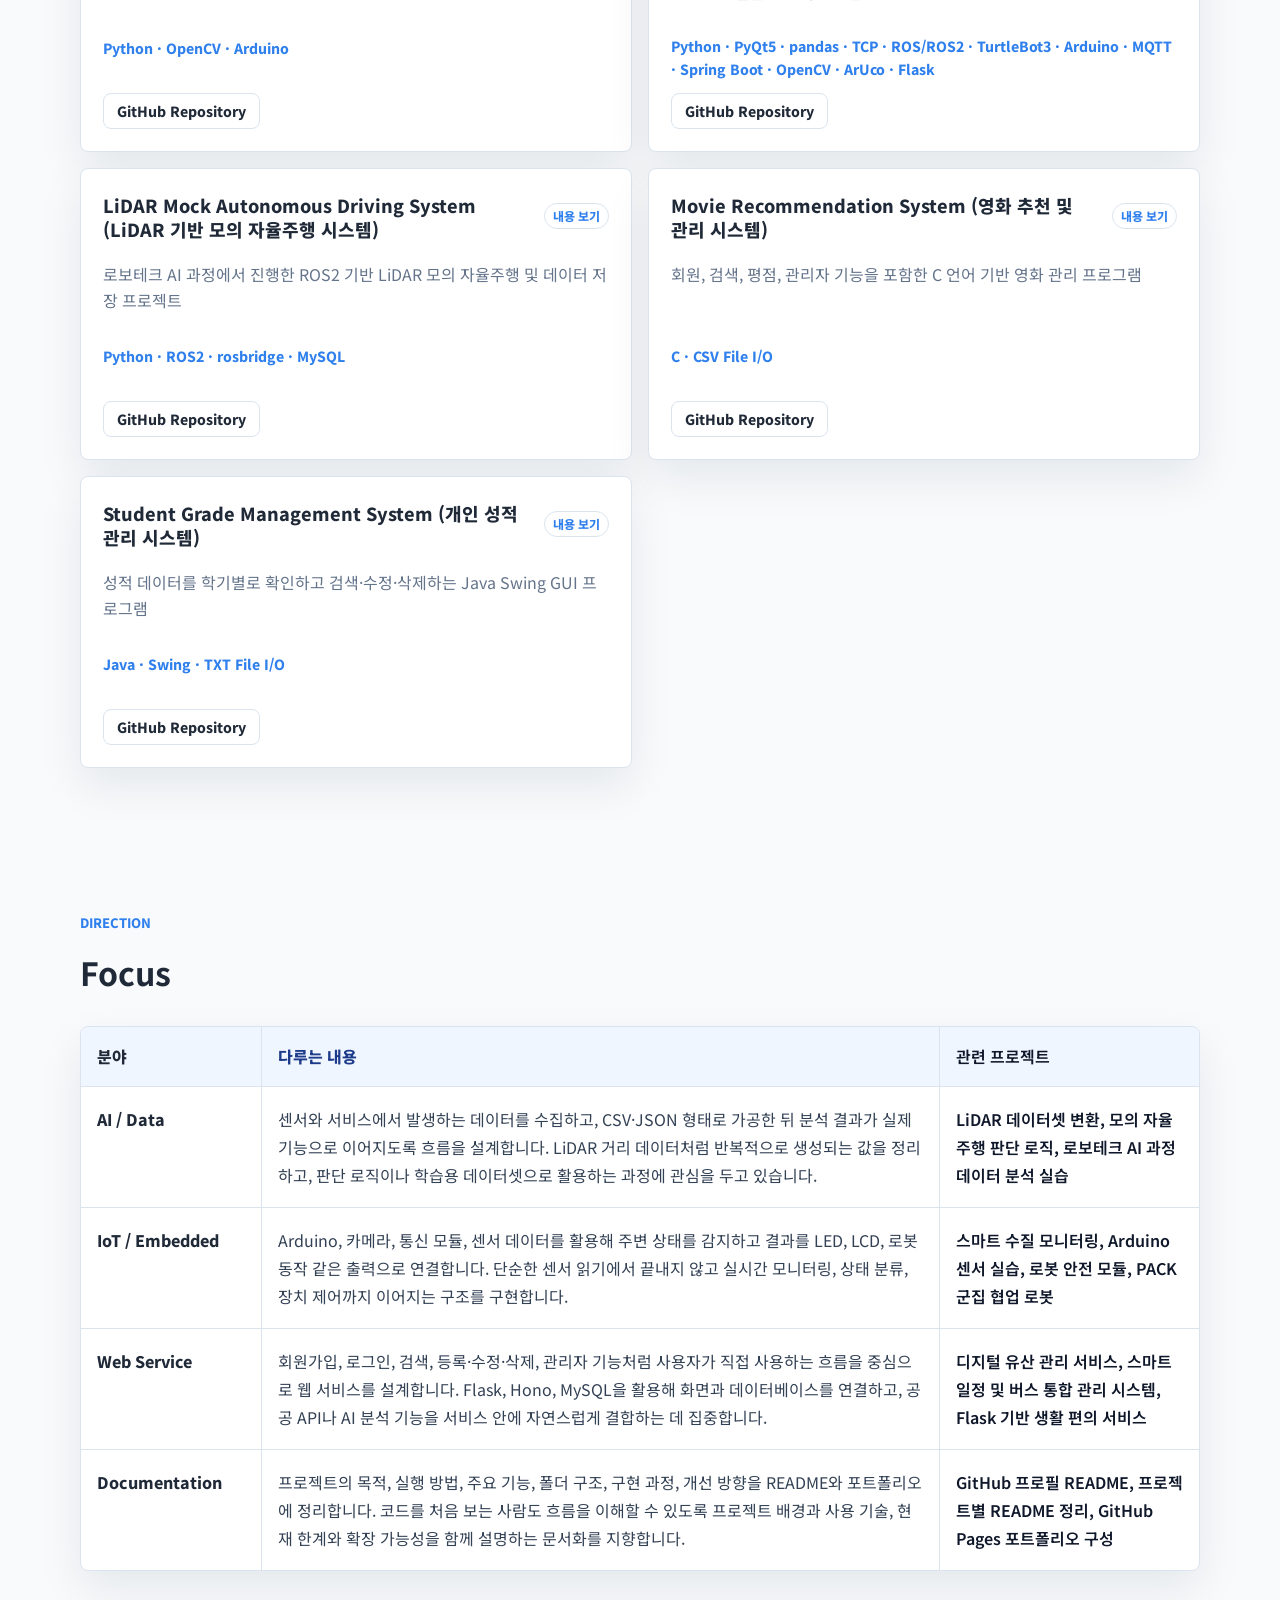
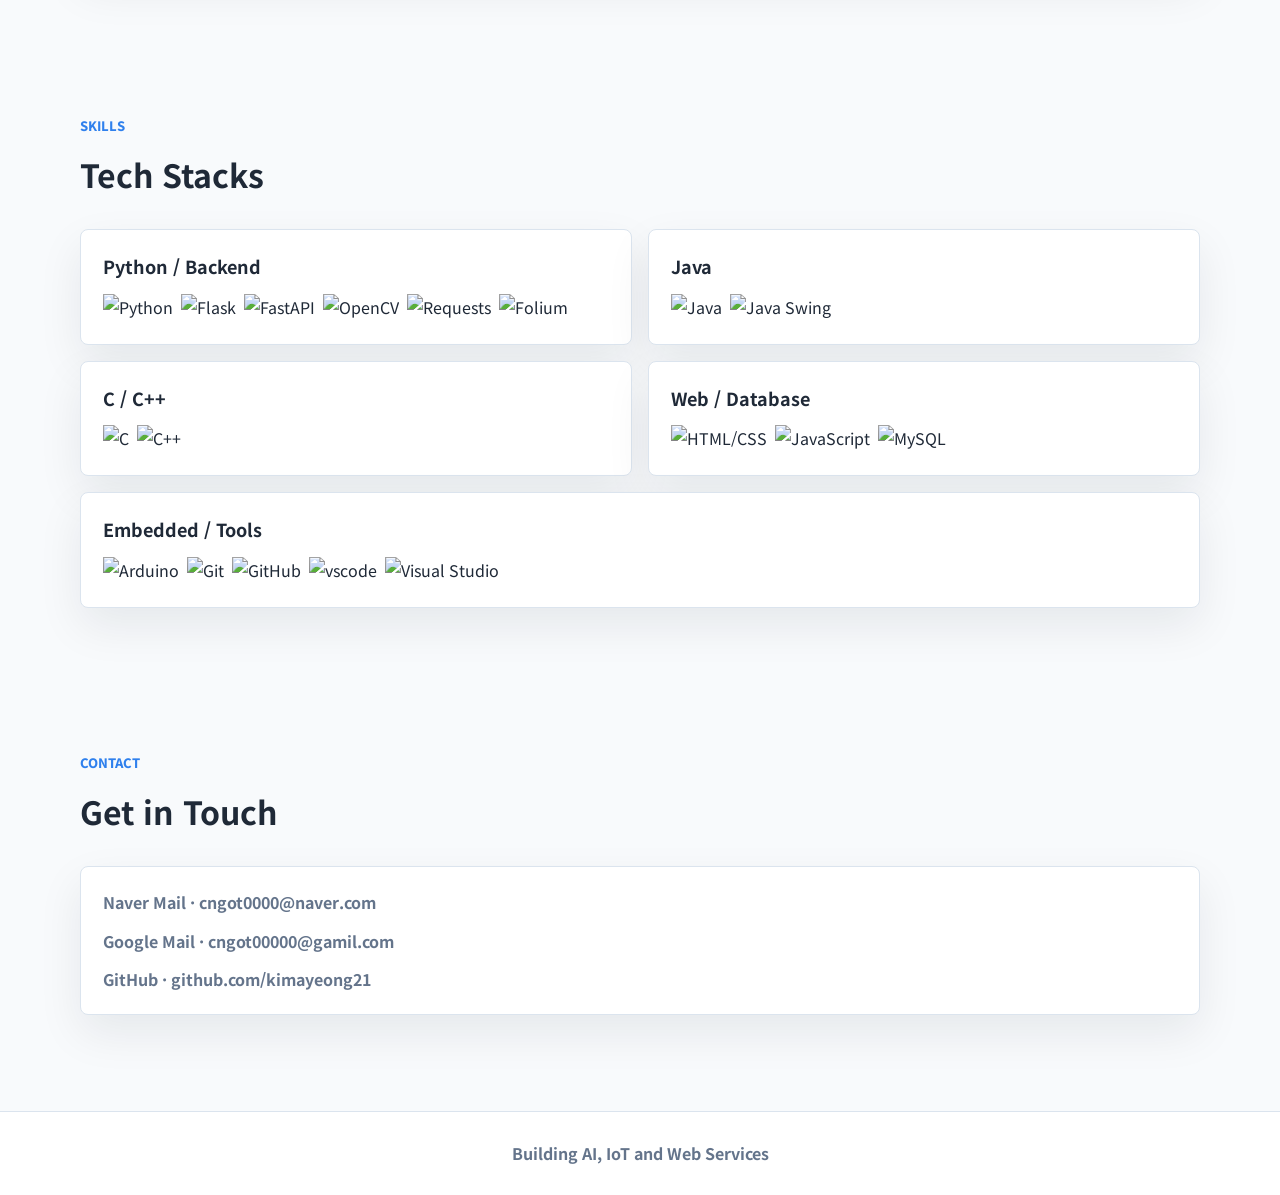
==== commit 30cd9921: "Refresh MemoryLink portfolio and publish interactive browser demo" ====
--- a/index.html
+++ b/index.html
@@ -80,23 +80,26 @@
         </div>
         <div class="project-grid">
           <article class="project-card" data-project="digital-legacy">
-            <h3><button class="project-title" type="button">Digital Legacy Management Service (AI 기반 추억 관리 서비스)</button></h3>
-            <p>사진, 영상, 문서, SNS 기록처럼 흩어진 개인의 디지털 추억을 한 곳에서 저장하고 관리하는 AI 기반 추억 관리 웹 서비스입니다.</p>
-            <div class="project-detail">
-              <h4>프로젝트 개요</h4>
-              <p>디지털 자료가 많아질수록 중요한 추억을 다시 찾기 어려워지는 문제를 해결하기 위해 만든 서비스입니다. 사용자는 개인 계정으로 로그인해 제목, 설명, 내용, 날짜, 카테고리, 중요도, 이미지 또는 미디어 URL을 입력하고, 저장된 기록을 목록·검색·대시보드·타임라인·상세 화면에서 다시 확인할 수 있습니다.</p>
+            <h3><button class="project-title" type="button">MemoryLink — AI 기반 디지털 추억 관리 서비스</button></h3>
+            <p>사진과 기록을 모아 감정과 시간으로 다시 만나는 개인 아카이브입니다. 웹 화면과 Android 앱 프로젝트를 구현하고, 타임라인·추억 다시보기·백업 기능을 확장했습니다.</p>
+            <div class="project-detail">
+              <h4>프로젝트 개요</h4>
+              <p>사진, 영상, 문서, SNS 기록을 한곳에 정리하는 졸업작품입니다. 제목, 설명, 날짜, 카테고리, 중요도, 태그를 입력하고 대시보드·갤러리·타임라인에서 기록을 탐색할 수 있도록 구성했습니다. 따뜻한 색감의 화면과 모바일 하단 메뉴로 작은 화면에서도 주요 기능에 접근할 수 있습니다.</p>
               <h4>주요 구현 내용</h4>
               <ul>
-                <li>회원가입, 로그인, 로그아웃, 세션 기반 사용자 인증 흐름을 구성했습니다.</li>
-                <li>추억 추가, 조회, 수정, 삭제 기능과 카테고리 필터, 검색, 최근 기록, 타임라인 조회 기능을 구현했습니다.</li>
-                <li>AI가 제목, 설명, 이미지 정보를 바탕으로 요약, 감정, 분위기, 장면 유형, 핵심 키워드, 사건 흐름, 추억의 의미를 분석하도록 구성했습니다.</li>
-                <li>OpenAI API 호출이 실패해도 서비스가 멈추지 않도록 로컬 fallback 분석 흐름을 두었습니다.</li>
+                <li>추억 추가·수정·삭제, 이미지 붙여넣기와 드래그 앤 드롭, 기록 복제를 구현했습니다.</li>
+                <li>사용자 태그 검색, 카테고리·감정 필터, 정렬, 즐겨찾기, 여러 기록 선택 관리 기능을 추가했습니다.</li>
+                <li>타임라인과 무작위 추억 다시보기를 통해 지나간 기록을 다시 발견할 수 있습니다. 회상 알림은 사이트 방문 중 설정한 주기에 맞춰 안내합니다.</li>
+                <li>JSON 내보내기와 백업 복원을 지원하고, 브라우저 저장 방식으로도 주요 기록 관리 기능을 사용할 수 있습니다.</li>
+                <li>Hono·MySQL 인증 및 기록 API, OpenAI 분석 연동 코드와 로컬 예시 분석을 구성하고 Capacitor 기반 Android 프로젝트를 추가했습니다.</li>
               </ul>
               <h4>데이터와 확장 구조</h4>
-              <p>MySQL을 기준으로 `users`, `sessions`, `categories`, `memories`, `connections` 테이블을 구성했고, memories 테이블 안에 AI 요약, 감정, 키워드, 장면, 분위기, 이미지 관찰, 사건 흐름, 분석 신뢰도 컬럼을 저장합니다. Cloudflare R2 기반 이미지·미디어 파일 저장 확장 구조와 FastAPI 기반 Python 분석 API 확장 구조도 함께 고려했습니다.</p>
-            </div>
-            <span>TypeScript · Hono · Flask · Vite · MySQL · OpenAI Responses API · FastAPI · Cloudflare R2</span>
+              <p>TypeScript·Hono·Vite 웹 프로젝트에 MySQL 데이터 구조, Python FastAPI 분석 API와 Capacitor Android 프로젝트를 함께 구성했습니다. 공개 체험판은 브라우저 저장과 예시 분석을 사용하며, 서버 계정 인증·기기 간 동기화·실제 OpenAI 분석은 제공하지 않습니다.</p>
+              <p><a class="button primary" href="./memorylink/">MemoryLink 바로 체험하기 →</a></p>
+            </div>
+            <span>TypeScript · Hono · Vite · MySQL · OpenAI · FastAPI · Capacitor · Android</span>
             <a class="project-link" href="https://github.com/kimayeong21/DigitalLegacy_ManagementService" target="_blank" rel="noreferrer">GitHub Repository</a>
+            <a class="button primary memorylink-demo-link" href="./memorylink/">MemoryLink 체험하기 →</a>
           </article>
           <article class="project-card" data-project="smart-bus">
             <h3><button class="project-title" type="button">Smart Schedule Bus System (스마트 일정 및 버스 통합 관리 시스템)</button></h3>
--- a/style.css
+++ b/style.css
@@ -253,6 +253,11 @@
   min-height: 292px;
 }
 
+.memorylink-demo-link {
+  align-self: flex-start;
+  margin-top: 16px;
+}
+
 .project-card p {
   min-height: 58px;
   margin-bottom: 14px;
